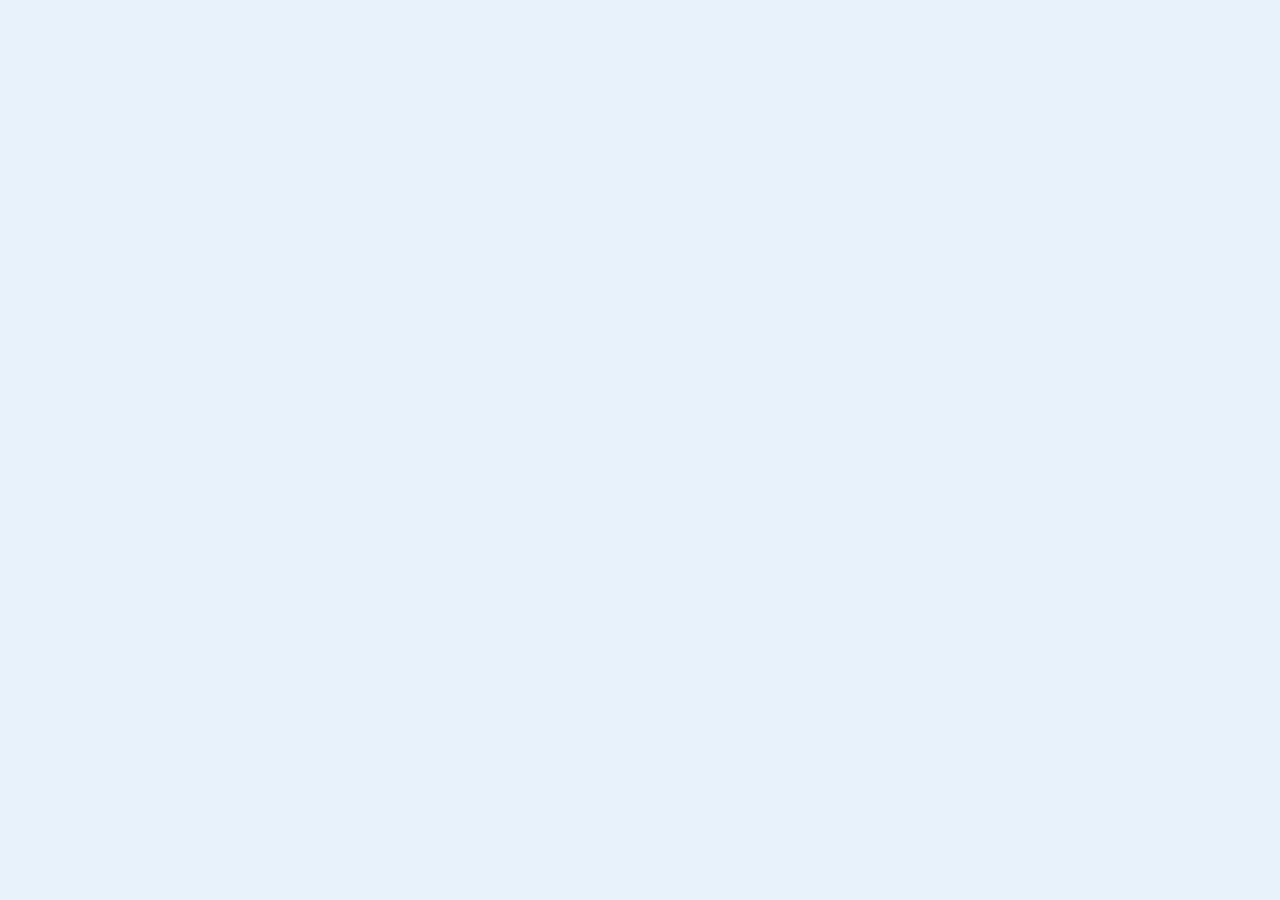
==== landing.html @ 82b4226a "feat: add Qlozet landing page with intro, dark mode, and Formspree waitlist" ====
<!DOCTYPE html>
<html lang="en">
<head>
  <meta charset="utf-8">
  <meta name="viewport" content="width=device-width,initial-scale=1,maximum-scale=1">
  <title>Qlozet — your Qlozet, only better</title>
  <link rel="stylesheet" href="landing.css">
</head>
<body>

<!-- background layers (sky → banding → dither → clouds → flare → grain → sparkles) -->
<div class="sky"></div>
<div class="banding"></div>
<div class="dither"></div>
<div class="clouds">
  <div class="cloud c1"></div>
  <div class="cloud c2"></div>
  <div class="cloud c3"></div>
  <div class="cloud c4"></div>
</div>
<div class="flare"></div>
<div class="grain"></div>
<div class="sparkles" id="sparkles"></div>

<!-- intro stage -->
<div class="stage" id="stage">
  <!-- swooping ribbon: stepped gradient + dot dither for low-bit-depth feel -->
  <div class="ribbon-wrap" id="ribbonWrap">
    <svg width="100%" height="100%" viewBox="0 0 1600 900" preserveAspectRatio="none" shape-rendering="crispEdges">
      <defs>
        <linearGradient id="ribbonGrad" x1="0" y1="0" x2="1" y2="0">
          <stop offset="0"    stop-color="#ffffff" stop-opacity="0"></stop>
          <stop offset="0.16" stop-color="#ffffff" stop-opacity="0"></stop>
          <stop offset="0.16" stop-color="#ffffff" stop-opacity="0.95"></stop>
          <stop offset="0.40" stop-color="#ffffff" stop-opacity="0.95"></stop>
          <stop offset="0.40" stop-color="#E8F2FB" stop-opacity="0.92"></stop>
          <stop offset="0.62" stop-color="#E8F2FB" stop-opacity="0.92"></stop>
          <stop offset="0.62" stop-color="#FFE7C2" stop-opacity="0.85"></stop>
          <stop offset="0.82" stop-color="#FFE7C2" stop-opacity="0.85"></stop>
          <stop offset="0.82" stop-color="#FFD7E0" stop-opacity="0.75"></stop>
          <stop offset="1"    stop-color="#FFD7E0" stop-opacity="0.6"></stop>
        </linearGradient>
        <pattern id="ribbonDots" x="0" y="0" width="8" height="8" patternUnits="userSpaceOnUse">
          <rect width="8" height="8" fill="rgba(255,255,255,0)"></rect>
          <rect x="0" y="0" width="2" height="2" fill="rgba(70,120,170,0.55)"></rect>
          <rect x="4" y="4" width="2" height="2" fill="rgba(70,120,170,0.55)"></rect>
          <rect x="6" y="2" width="1" height="1" fill="rgba(255,255,255,0.6)"></rect>
          <rect x="2" y="6" width="1" height="1" fill="rgba(255,255,255,0.6)"></rect>
        </pattern>
      </defs>
      <path class="ribbon-path"   d="M -80 220 C 240 40, 520 720, 820 340 S 1380 120, 1700 520"></path>
      <path class="ribbon-dither" d="M -80 220 C 240 40, 520 720, 820 340 S 1380 120, 1700 520"></path>
    </svg>
  </div>

  <!-- flying intro items — sized inline so JS can read offsetWidth/Height for
       the path-anchor math; sources match outfits/outfit_1 exactly so the
       intro and the initial flat-lay are visually identical -->
  <div class="item" id="item-shirt"  style="width:120px; height:120px; margin-left:-60px; margin-top:-60px;">
    <img src="outfits/outfit_1/shirt.png" alt="">
  </div>
  <div class="item" id="item-jeans"  style="width:105px; height:150px; margin-left:-52px; margin-top:-75px;">
    <img src="outfits/outfit_1/pants.png" alt="">
  </div>
  <div class="item" id="item-hat"    style="width:110px; height:72px;  margin-left:-55px; margin-top:-36px;">
    <img src="outfits/outfit_1/belt.png"  alt="">
  </div>
  <div class="item shoes" id="item-sneakers" style="width:156px; height:78px; margin-left:-78px; margin-top:-39px;">
    <img class="shoe-l" src="outfits/outfit_1/shoes.png" alt="">
    <img class="shoe-r" src="outfits/outfit_1/shoes.png" alt="">
  </div>

  <!-- flat-lay outfit. data-slot maps to keys in OUTFITS (shirt/pants/belt/shoes).
       DOM order = paint order, declared bottom→top: pants → shirt → shoes → hat. -->
  <div class="outfit" id="outfit">
    <div class="piece jeans">
      <div class="fly"><div class="bob"><div class="grow">
        <img class="photo" data-slot="pants" src="outfits/outfit_1/pants.png" alt="">
      </div></div></div>
    </div>
    <div class="piece shirt">
      <div class="fly"><div class="bob"><div class="grow">
        <img class="photo" data-slot="shirt" src="outfits/outfit_1/shirt.png" alt="">
      </div></div></div>
    </div>
    <!-- shoes piece holds the photo TWICE (one per foot); JS jitters rotations -->
    <div class="piece sneakers">
      <div class="fly"><div class="bob"><div class="grow">
        <img class="photo shoe-l" data-slot="shoes" src="outfits/outfit_1/shoes.png" alt="">
        <img class="photo shoe-r" data-slot="shoes" src="outfits/outfit_1/shoes.png" alt="">
      </div></div></div>
    </div>
    <div class="piece hat">
      <div class="fly"><div class="bob"><div class="grow">
        <img class="photo" data-slot="belt" src="outfits/outfit_1/belt.png" alt="">
      </div></div></div>
    </div>
  </div>
</div>

<!-- 8x8 tile grid that flips to reveal the landing page -->
<div class="tile-grid" id="tileGrid"></div>

<!-- final landing page (revealed after the tile flip) -->
<div class="page" id="page">
  <!-- Theme toggle: a single glyph that vertical-twists (squeeze in tall,
       swap, squeeze back out) when clicked. Driven entirely by JS in
       landing.js, no faux 3D, no flip seams. -->
  <button id="themeToggle" class="top-left theme-toggle" type="button" aria-label="toggle dark mode" aria-pressed="false">
    <span class="theme-glyph" aria-hidden="true">☼</span>
    Qlozet
  </button>
  <a href="#" class="top-right" id="login">log in</a>

  <div class="headline">
    your Qlozet,<span class="two"><em class="it">only better</em>.</span>
  </div>

  <div class="subtitle">a digital wardrobe for your dorm. share fits. swap pieces. get dressed.</div>

  <!-- Formspree handles delivery. method/action also act as a graceful no-JS
       fallback; landing.js intercepts submit and POSTs via fetch with an
       Accept: application/json header so Formspree returns JSON instead of
       redirecting, keeping the user on this page. -->
  <form class="capture" id="capture" action="https://formspree.io/f/xeevpobb" method="POST" novalidate>
    <input id="email" name="email" type="email" placeholder="you@school.edu" autocomplete="email" required>
    <button type="submit" class="join micro-host" id="join">
      <span class="join-label">join the waitlist</span>
      <span class="micro" aria-hidden="true"></span>
    </button>
  </form>

  <div class="bottom-left">
    <span class="label">now at:</span>
    <div class="marquee">
      <!-- track is populated and duplicated by JS for a seamless loop -->
      <div class="marquee-track" id="marquee"></div>
    </div>
  </div>
  <div class="bottom-right">
    <span class="blink"></span>
    <span id="ts"></span>
    <span>v0.1 · spring ’26</span>
  </div>
</div>

<script src="landing.js"></script>
</body>
</html>
---- landing.css ----
/* ===== reset / base ===== */
* { box-sizing: border-box; margin: 0; padding: 0; }

/* Theme tokens. Light is the default; body.dark swaps the same vars to a
   nighttime palette so all transitions are interpolations of single property
   values rather than wholesale style swaps. */
:root {
  --sky-1: #C5DFF5;
  --sky-2: #D8E9F7;
  --sky-3: #E8F2FB;
  --sky-4: #F3F7FC;
  --ink:        #000;        /* primary foreground (text, accents) */
  --ink-soft:   #222;        /* slightly muted text (footer) */
  --paper:      #fff;        /* primary background (capture box) */
  --join-back:  #1a1a1a;     /* low-contrast back face on join micro-flip */
  --flare-op:   1;
  --cloud-core: rgba(255,255,255,0.95);
  --cloud-edge: rgba(255,255,255,0.5);
  --cloud-op:   0.85;
}
body.dark {
  --sky-1: #060d24;
  --sky-2: #0c1638;
  --sky-3: #182b5e;
  --sky-4: #25407a;
  --ink:        #fff;
  --ink-soft:   #c7d2e0;
  --paper:      #0a1230;
  --join-back:  #e6e6e6;
  --flare-op:   0.35;        /* moonlit, not solar */
  /* Clouds tinted just barely above the night sky — present as silhouettes,
     not glowing white smears. */
  --cloud-core: rgba(70, 95, 160, 0.32);
  --cloud-edge: rgba(70, 95, 160, 0.14);
  --cloud-op:   0.7;
}
/* Theme transitions live on the elements themselves, so toggling body.dark
   smoothly interpolates each themed property over ~700ms. */
:root, body { transition: background-color 700ms ease, color 700ms ease; }

html, body { width: 100%; height: 100%; overflow: hidden; background: var(--sky-1); }
body {
  font-family: Arial, sans-serif;
  color: var(--ink);
  -webkit-font-smoothing: antialiased;
  -moz-osx-font-smoothing: grayscale;
  position: relative;
  letter-spacing: -0.01em;
}
button, input { font-family: Arial, sans-serif; }

/* Honor reduced-motion: kill animations, kill hover transforms (keep filters
   off too so nothing implicitly composites a movement). */
@media (prefers-reduced-motion: reduce) {
  *, *::before, *::after {
    animation-duration: 0.01ms !important;
    animation-iteration-count: 1 !important;
    transition-duration: 0.01ms !important;
    scroll-behavior: auto !important;
  }
  .outfit .piece:hover .grow,
  .outfit .piece:hover { transform: none !important; filter: none !important; }
  .micro-host:hover .mtile { transform: none !important; }
}

/* ===== sky / background stack ===== */
.sky {
  position: fixed; inset: 0;
  background: linear-gradient(to bottom, var(--sky-1) 0%, var(--sky-2) 45%, var(--sky-3) 85%, var(--sky-4) 100%);
  z-index: 0;
  /* gradient interpolation works because both themes use the same number of
     stops in the same positions */
  transition: background 800ms ease;
}
.dither {
  position: fixed; inset: 0;
  background-image:
    radial-gradient(rgba(255,255,255,0.55) 1px, transparent 1px),
    radial-gradient(rgba(70,120,170,0.18) 1px, transparent 1px);
  background-size: 3px 3px, 4px 4px;
  background-position: 0 0, 1px 2px;
  mix-blend-mode: overlay;
  opacity: 0.55;
  z-index: 1;
  pointer-events: none;
}
.grain {
  position: fixed; inset: 0;
  z-index: 2;
  pointer-events: none;
  opacity: 0.35;
  background-image: url("data:image/svg+xml;utf8,<svg xmlns='http://www.w3.org/2000/svg' width='160' height='160'><filter id='n'><feTurbulence type='fractalNoise' baseFrequency='0.9' numOctaves='2' stitchTiles='stitch'/><feColorMatrix values='0 0 0 0 1  0 0 0 0 1  0 0 0 0 1  0 0 0 0.5 0'/></filter><rect width='100%' height='100%' filter='url(%23n)' opacity='0.6'/></svg>");
}
/* horizontal banding — recalls 256-color CRTs */
.banding {
  position: fixed; inset: 0;
  z-index: 2;
  pointer-events: none;
  opacity: 0.22;
  background: repeating-linear-gradient(
    to bottom,
    rgba(255,255,255,0) 0px,
    rgba(255,255,255,0) 6px,
    rgba(180,210,235,0.35) 7px,
    rgba(180,210,235,0.35) 8px
  );
  mix-blend-mode: soft-light;
}

/* ===== clouds ===== */
.clouds { position: fixed; inset: 0; z-index: 3; pointer-events: none; overflow: hidden; }
.cloud {
  position: absolute;
  border-radius: 50%;
  /* Cloud color is themed: bright white in daytime, a soft tint just barely
     above the night sky in dark mode so the silhouettes register without
     glowing. */
  background: radial-gradient(closest-side, var(--cloud-core), var(--cloud-edge) 55%, rgba(255,255,255,0) 80%);
  filter: blur(6px);
  opacity: var(--cloud-op);
  transition: background 800ms ease, opacity 800ms ease;
  will-change: transform;
}
.c1 { width: 420px; height: 180px; top: 8%;  left: -25%; animation: drift 120s linear infinite; }
.c2 { width: 600px; height: 240px; top: 28%; left: -40%; animation: drift 180s linear infinite; animation-delay: -40s; opacity: 0.6; }
.c3 { width: 320px; height: 140px; top: 62%; left: -30%; animation: drift 150s linear infinite; animation-delay: -80s; opacity: 0.7; }
.c4 { width: 500px; height: 200px; top: 78%; left: -35%; animation: drift 200s linear infinite; animation-delay: -120s; opacity: 0.55; }
@keyframes drift {
  from { transform: translateX(0); }
  to   { transform: translateX(180vw); }
}

.flare {
  position: fixed;
  top: -120px; right: -120px;
  width: 540px; height: 540px;
  background: radial-gradient(closest-side, rgba(255,255,240,0.85), rgba(255,255,220,0.3) 45%, rgba(255,255,220,0) 70%);
  z-index: 3;
  pointer-events: none;
  filter: blur(2px);
  opacity: var(--flare-op);
  transition: opacity 800ms ease;
}

/* ===== sparkles ===== */
.sparkles { position: fixed; inset: 0; z-index: 4; pointer-events: none; }
.spark {
  position: absolute;
  width: 6px; height: 6px;
  background: radial-gradient(closest-side, #fff 0%, #fff 35%, rgba(255,255,255,0) 70%);
  border-radius: 50%;
  filter: drop-shadow(0 0 4px rgba(255,255,255,0.9));
  opacity: 0;
}
@keyframes twinkle {
  0%   { opacity: 0; transform: translate(0,0) scale(0.6); }
  50%  { opacity: 1; transform: translate(var(--dx,6px), var(--dy,-8px)) scale(1.1); }
  100% { opacity: 0; transform: translate(calc(var(--dx,6px)*2), calc(var(--dy,-8px)*2)) scale(0.6); }
}

/* ===== intro stage ===== */
.stage { position: fixed; inset: 0; z-index: 10; }

/* the swooping ribbon — stepped gradient + dot dither give a low-bit-depth feel */
.ribbon-wrap {
  position: absolute; inset: 0;
  pointer-events: none;
  opacity: 0;
}
.ribbon-wrap.active { animation: ribbonFade 2s ease forwards; }
@keyframes ribbonFade {
  0%   { opacity: 0; }
  10%  { opacity: 1; }
  85%  { opacity: 1; }
  100% { opacity: 0; }
}
.ribbon-path {
  stroke: url(#ribbonGrad);
  stroke-width: 28;
  fill: none;
  stroke-linecap: butt;
  stroke-linejoin: miter;
  /* No blur — keeps the stepped gradient bands crisp; one shadow for bloom only. */
  filter: drop-shadow(0 0 14px rgba(255,255,255,0.85));
  stroke-dasharray: 2600;
  stroke-dashoffset: 2600;
  shape-rendering: crispEdges;
}
.ribbon-dither {
  stroke: url(#ribbonDots);
  stroke-width: 26;
  fill: none;
  stroke-linecap: butt;
  mix-blend-mode: multiply;
  opacity: 0.9;
  stroke-dasharray: 2600;
  stroke-dashoffset: 2600;
  shape-rendering: crispEdges;
  pointer-events: none;
}
.ribbon-wrap.active .ribbon-path,
.ribbon-wrap.active .ribbon-dither {
  animation: ribbonDraw 1.8s cubic-bezier(.55,.1,.25,1) forwards;
}
@keyframes ribbonDraw {
  0%   { stroke-dashoffset: 2600; }
  100% { stroke-dashoffset: 0; }
}

/* ===== flying intro items ===== */
.item {
  position: absolute;
  left: 50%; top: 50%;
  will-change: transform, opacity;
  opacity: 0;
  transform-style: preserve-3d;
  filter: drop-shadow(0 12px 18px rgba(40,70,110,0.18));
  pointer-events: none;
}
.item > img { width: 100%; height: 100%; display: block; object-fit: contain; }
.item.shoes { display: flex; gap: 6px; align-items: center; justify-content: center; }
.item.shoes > img {
  width: 50%; height: 100%;
  object-fit: contain;
  transform-origin: 50% 70%;
  will-change: transform;
}

/* ===== flat-lay outfit (after intro) =====
   DOM order = paint order. Children declared bottom→top: pants → shirt → shoes → hat. */
.outfit {
  position: absolute;
  left: 50%; top: 50%;
  width: 360px; height: 420px;
  transform: translate(-50%, -50%);
  opacity: 0;
  pointer-events: none;
  /* gives the Flipbook choreography real Y-axis depth */
  perspective: 900px;
  perspective-origin: 50% 50%;
}
.outfit.show { opacity: 1; }
.outfit .piece {
  position: absolute;
  pointer-events: auto;
  filter: drop-shadow(0 10px 22px rgba(40,70,110,0.18));
  transition: filter 140ms cubic-bezier(0.4, 0.0, 1, 1);
}
.outfit .piece:hover {
  filter: drop-shadow(0 14px 22px rgba(40,70,110,0.28));
  transition: filter 180ms cubic-bezier(0.4, 0.0, 0.2, 1);
}
/* Layer order matters: .fly is the WAAPI cycling target; .bob runs an
   independent infinite bob; .grow is the hover-scale layer. They stack so
   each transform composes without clobbering the others. */
.outfit .piece .fly  { width: 100%; height: 100%; will-change: transform, opacity; }
.outfit .piece .bob  { width: 100%; height: 100%; will-change: transform; animation: bob 3.2s ease-in-out infinite; }
.outfit .piece .grow {
  width: 100%; height: 100%;
  transform: scale(1);
  transform-origin: 50% 60%;
  transition: transform 140ms cubic-bezier(0.4, 0.0, 1, 1),
              filter    140ms cubic-bezier(0.4, 0.0, 1, 1);
  cursor: pointer;
}
.outfit .piece .grow img.photo {
  width: 100%; height: 100%; display: block;
  object-fit: contain;
  transition: opacity 320ms ease;
}
/* sneakers piece holds two shoe photos side by side */
.outfit .piece.sneakers .grow {
  display: flex;
  align-items: center;
  justify-content: center;
  gap: 12px;
}
.outfit .piece.sneakers .grow img.photo {
  width: auto;
  height: 100%;
  max-width: calc(50% - 6px);
  object-fit: contain;
  transform-origin: 50% 70%;
  will-change: transform;
}
.outfit .piece, .outfit .piece * { pointer-events: auto; }
.outfit .piece:hover .grow {
  transform: scale(1.03);
  filter: brightness(1.04);
  transition: transform 180ms cubic-bezier(0.4, 0.0, 0.2, 1),
              filter    180ms cubic-bezier(0.4, 0.0, 0.2, 1);
}
@keyframes bob {
  0%, 100% { transform: translateY(0); }
  50%      { transform: translateY(-8px); }
}

.piece.shirt    { top: 20px;  left: 50%; width: 220px; height: 200px; margin-left: -110px; }
.piece.jeans    { top: 175px; left: 50%; width: 180px; height: 220px; margin-left: -90px; }
.piece.sneakers { top: 355px; left: 50%; width: 200px; height: 70px;  margin-left: -78px; }
.piece.hat      { top: 85px;  right: 20px; width: 60px;  height: 45px; transform: rotate(12deg); }
/* per-piece bob phase offset so they don't all rise/fall in lockstep */
.piece.shirt    .bob { animation-duration: 3.4s; animation-delay: -0.2s; }
.piece.jeans    .bob { animation-duration: 3.2s; animation-delay: -0.6s; }
.piece.sneakers .bob { animation-duration: 4.0s; animation-delay: -1.8s; }
.piece.hat      .bob { animation-duration: 2.9s; animation-delay: -0.4s; }

/* ===== tile flip reveal ===== */
.tile-grid {
  position: fixed; inset: 0;
  z-index: 20;
  pointer-events: none;
  opacity: 0;
  transition: opacity 500ms ease;
  /* matches landing-page sky so any seam between tiles is invisible */
  background: #E8F2FB;
}
.tile-grid.active { opacity: 1; }
.tile {
  position: absolute;
  transform-style: preserve-3d;
  transform: rotateY(0deg);
  will-change: transform;
}
.tile.flipping { animation: tileFlip 650ms cubic-bezier(.6,.0,.3,1) forwards; }
/* applied right before the grid fades out so nothing can be caught mid-rotation */
.tile.force-flipped { transform: rotateY(180deg) !important; animation: none !important; }
@keyframes tileFlip {
  0%   { transform: rotateY(0deg); }
  100% { transform: rotateY(180deg); }
}
.tile .face { position: absolute; inset: 0; backface-visibility: hidden; -webkit-backface-visibility: hidden; }
.tile .front { background: transparent; }
.tile .back {
  transform: rotateY(180deg);
  background-size: 100vw 100vh;
  background-repeat: no-repeat;
  background-color: #E8F2FB;
}

/* ===== final landing page ===== */
.page {
  position: fixed; inset: 0;
  z-index: 15;
  opacity: 0;
  pointer-events: none;
}
.page.show { opacity: 1; }
.page.show > * { pointer-events: auto; }

.top-left {
  position: absolute; top: 28px; left: 34px;
  font-weight: 700;
  font-size: 15px;
  letter-spacing: -0.04em;
  color: var(--ink);
  transition: color 700ms ease;
}

/* ===== theme toggle (top-left) =====
   The icon does a vertical twist on click (driven by WAAPI in landing.js):
   it squeezes horizontally to a thin sliver and grows slightly taller, the
   glyph swaps to the moon, then it expands back out. No 3D, no faux flip. */
.theme-toggle {
  background: none;
  border: 0;
  padding: 0;
  font: inherit;
  color: inherit;
  cursor: pointer;
  display: inline-flex;
  align-items: center;
  gap: 8px;
  letter-spacing: -0.04em;
}
.theme-glyph {
  display: inline-block;
  width: 14px;
  text-align: center;
  font-size: 14px;
  line-height: 1;
  vertical-align: middle;
  transform-origin: center center;
  color: var(--ink);
  transition: color 700ms ease;
  /* Avoid sub-pixel anti-alias shimmer when scaleX gets very small. */
  will-change: transform;
}

.top-right {
  position: absolute !important; top: 30px; right: 34px;
  font-size: 12px;
  text-decoration: underline;
  text-decoration-thickness: 1px;
  text-underline-offset: 3px;
  color: var(--ink);
  transition: text-decoration-thickness 140ms cubic-bezier(0.4, 0.0, 1, 1),
              color 700ms ease;
}
.top-right:hover {
  text-decoration-thickness: 2px;
  transition: text-decoration-thickness 180ms cubic-bezier(0.4, 0.0, 0.2, 1),
              color 700ms ease;
}

.headline {
  position: absolute;
  left: 0; right: 0;
  top: 9vh;
  text-align: center;
  font-weight: 700;
  font-size: clamp(44px, 8.2vw, 108px);
  line-height: 0.92;
  letter-spacing: -0.055em;
  color: var(--ink);
  transition: color 700ms ease;
}
.headline .it { font-style: italic; font-weight: 700; }
.headline .two { display: block; }

.subtitle {
  position: absolute;
  left: 0; right: 0;
  bottom: calc(26vh - 40px);
  text-align: center;
  font-size: 14px;
  letter-spacing: 0.02em;
}

.capture {
  position: absolute;
  left: 50%; bottom: calc(17vh - 40px);
  transform: translateX(-50%);
  display: flex;
  gap: 6px;
  background: var(--paper);
  border: 1px solid var(--ink);
  padding: 4px;
  transition: background-color 700ms ease, border-color 700ms ease;
}
.capture input {
  border: 0; outline: 0;
  padding: 10px 14px;
  width: 260px;
  font-size: 13px;
  background: transparent;
  /* color isn't naturally inherited by <input> for typed text on every
     browser; -webkit-text-fill-color covers Safari/Chrome's autofill paths
     too, so dark mode flips the user's typed characters along with the rest. */
  color: var(--ink);
  -webkit-text-fill-color: var(--ink);
  caret-color: var(--ink);
  transition: color 700ms ease, -webkit-text-fill-color 700ms ease, caret-color 700ms ease;
}
.capture input::placeholder { color: #7a7a7a; }
/* Status replaces the form contents on success/error; sized to match the
   form's natural height so the layout doesn't jump. */
.capture-status {
  width: 100%;
  padding: 10px 22px;
  font-size: 13px;
  font-weight: 700;
  letter-spacing: 0.02em;
  text-align: center;
  color: var(--ink);
  transition: color 700ms ease;
}
.capture-status--err { font-weight: 400; }
.join {
  position: relative;
  border: 0;
  background: var(--ink);
  color: var(--paper);
  padding: 10px 22px;
  font-size: 13px;
  font-weight: 700;
  cursor: pointer;
  overflow: hidden;
  letter-spacing: 0.02em;
  transition: background-color 700ms ease, color 700ms ease;
}

.bottom-left {
  position: absolute;
  left: 0; right: 55%;
  bottom: 22px;
  overflow: hidden;
  display: flex;
  align-items: center;
  gap: 10px;
  font-size: 11px;
  padding-left: 34px;
}
.bottom-left .label { white-space: nowrap; font-weight: 700; }
.marquee {
  overflow: hidden;
  flex: 1;
  mask-image: linear-gradient(to right, transparent 0, #000 30px, #000 calc(100% - 30px), transparent 100%);
  -webkit-mask-image: linear-gradient(to right, transparent 0, #000 30px, #000 calc(100% - 30px), transparent 100%);
}
.marquee-track {
  display: inline-flex;
  gap: 28px;
  white-space: nowrap;
  animation: scroll 38s linear infinite;
  font-size: 11px;
}
.marquee-track span { opacity: 0.85; }
.marquee-track .bullet { opacity: 0.4; }
@keyframes scroll {
  from { transform: translateX(0); }
  to   { transform: translateX(-50%); }
}

.bottom-right {
  position: absolute;
  right: 34px; bottom: 22px;
  font-size: 10px;
  color: var(--ink-soft);
  display: flex;
  gap: 14px;
  align-items: center;
  transition: color 700ms ease;
}
.bottom-right .blink {
  display: inline-block;
  width: 6px; height: 6px;
  background: var(--ink);
  border-radius: 50%;
  animation: blink 2s infinite;
  transition: background-color 700ms ease;
}
@keyframes blink { 0%,70%{opacity:1} 80%{opacity:.15} 100%{opacity:1} }

/* micro 2x1 tile-flip on the join button — low-contrast acknowledgement, ~200ms */
.micro-host { position: relative; isolation: isolate; }
.micro-host .micro {
  position: absolute; inset: 0;
  display: grid;
  grid-template-columns: repeat(2, 1fr);
  grid-template-rows: 1fr;
  pointer-events: none;
  z-index: 2;
}
.micro .mtile {
  position: relative;
  transform-style: preserve-3d;
  transition: transform 160ms cubic-bezier(0.4, 0.0, 1, 1);
}
.micro .mtile .mf { position: absolute; inset: 0; backface-visibility: hidden; -webkit-backface-visibility: hidden; }
.micro .mtile .mb {
  transform: rotateY(180deg);
  background: var(--join-back);
  box-shadow: inset 0 0 0 1px rgba(255,255,255,0.08);
  transition: background-color 700ms ease;
}
.micro-host:hover .mtile,
.micro-host:focus-within .mtile {
  transform: rotateY(180deg);
  transition: transform 180ms cubic-bezier(0.4, 0.0, 0.2, 1);
}

/* ===== mobile ===== */
@media (max-width: 700px) {
  .headline { top: 7vh; font-size: 13vw; letter-spacing: -0.05em; }
  .outfit { width: 72vw; height: 80vw; }
  .piece.shirt { width: 42vw; height: 40vw; margin-left: -21vw; }
  .piece.jeans { width: 35vw; height: 42vw; margin-left: -17.5vw; top: 34vw; }
  .piece.sneakers { width: 30vw; height: 10.8vw; margin-left: -15vw; top: 64vw; }
  .piece.hat { width: 12vw; height: 9vw; right: -2vw; top: 14vw; }
  .subtitle { bottom: calc(30vh - 40px); font-size: 12px; padding: 0 20px; }
  .capture { bottom: calc(19vh - 40px); width: min(90vw, 360px); }
  .capture input { width: 100%; font-size: 12px; padding: 9px 10px; }
  .join { padding: 9px 16px; font-size: 12px; }
  .bottom-left { right: 0; padding: 0 16px; bottom: 40px; }
  .bottom-right { right: 16px; bottom: 18px; }
  .top-left { left: 16px; top: 18px; }
  .top-right { right: 16px; top: 20px; }
}
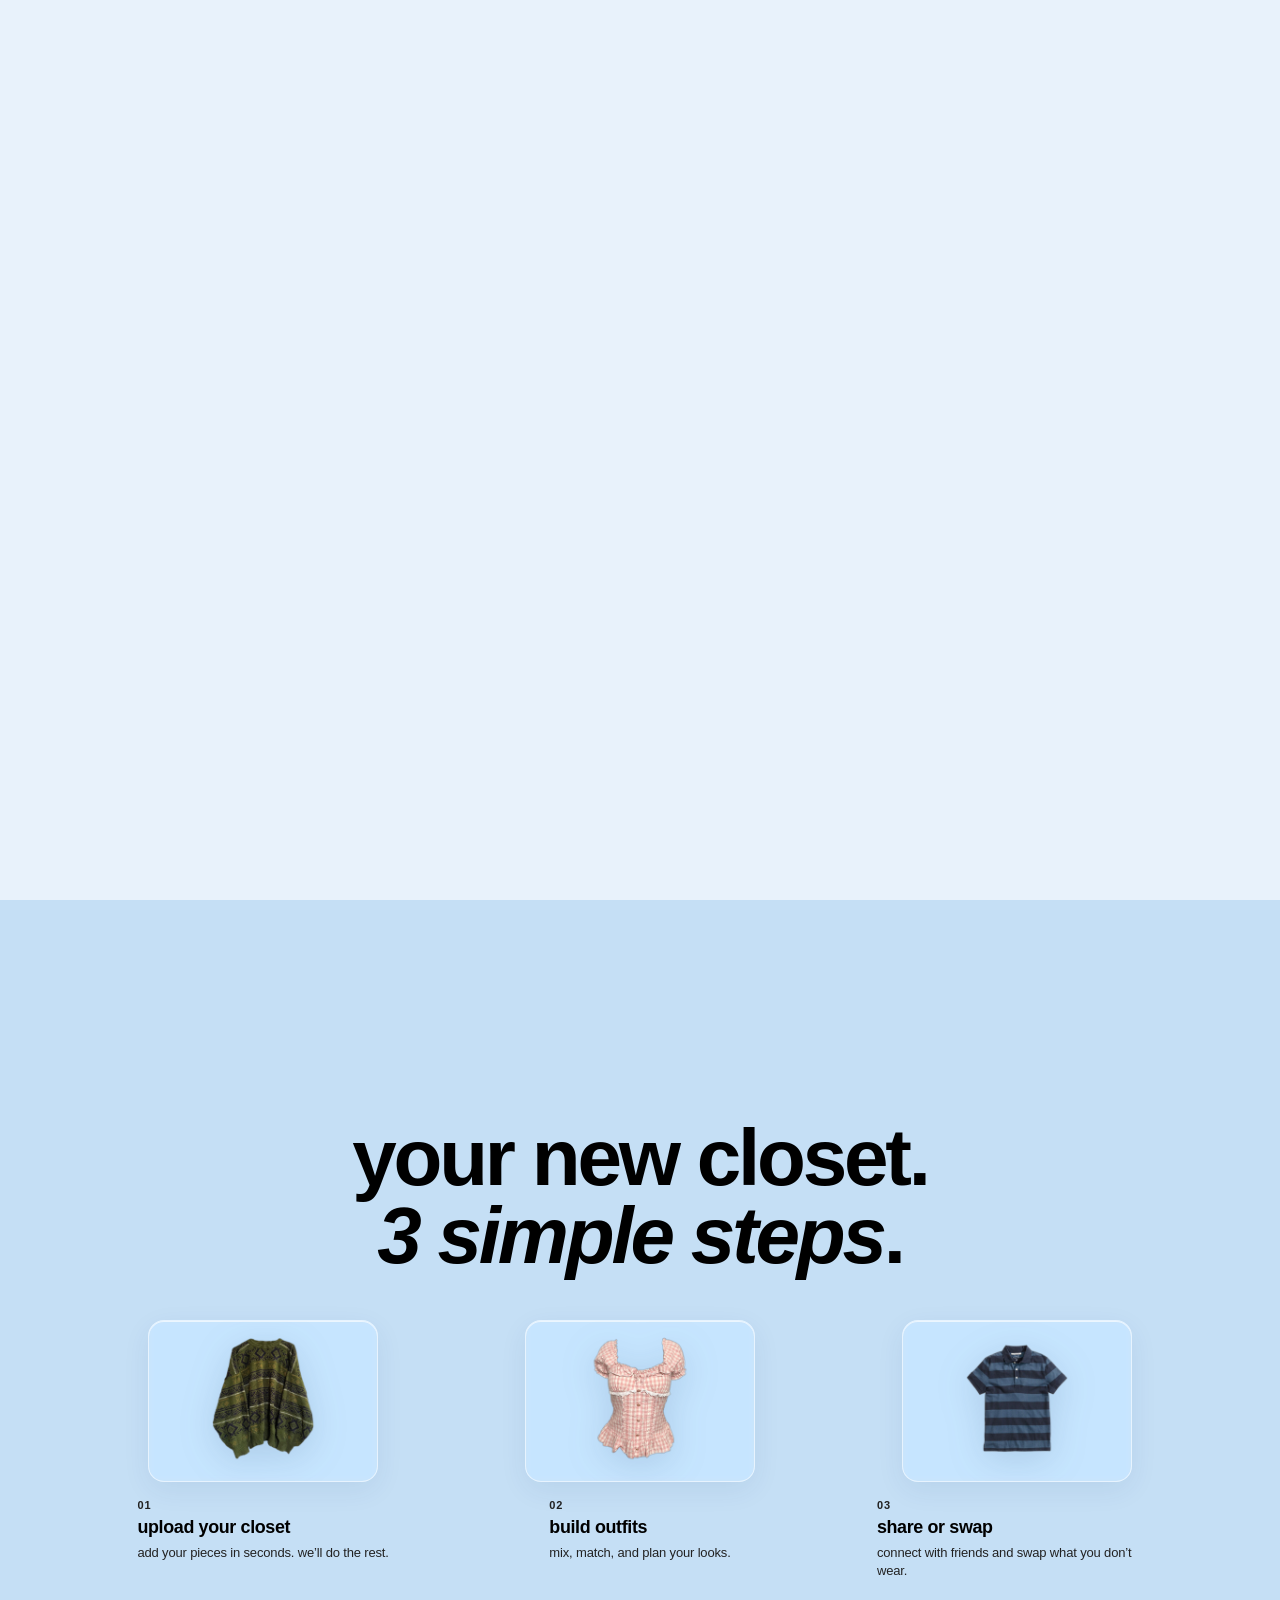
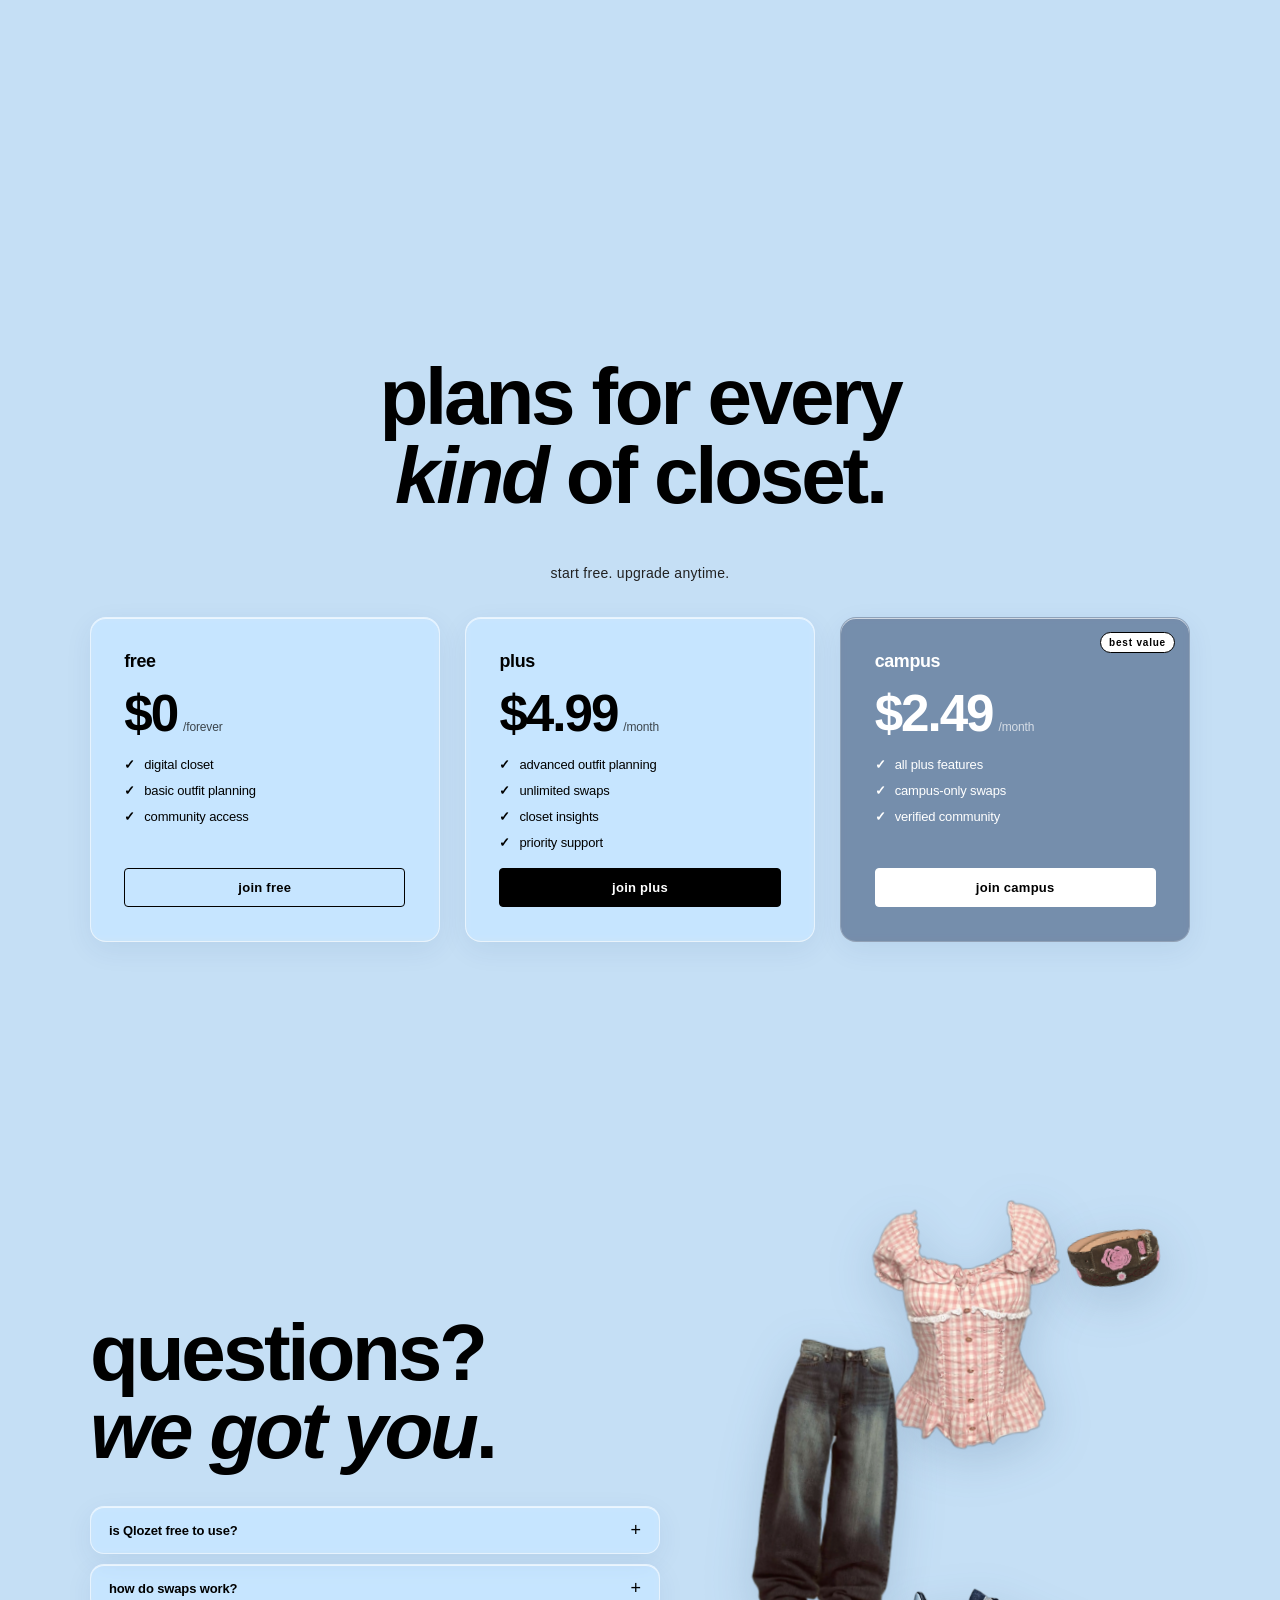
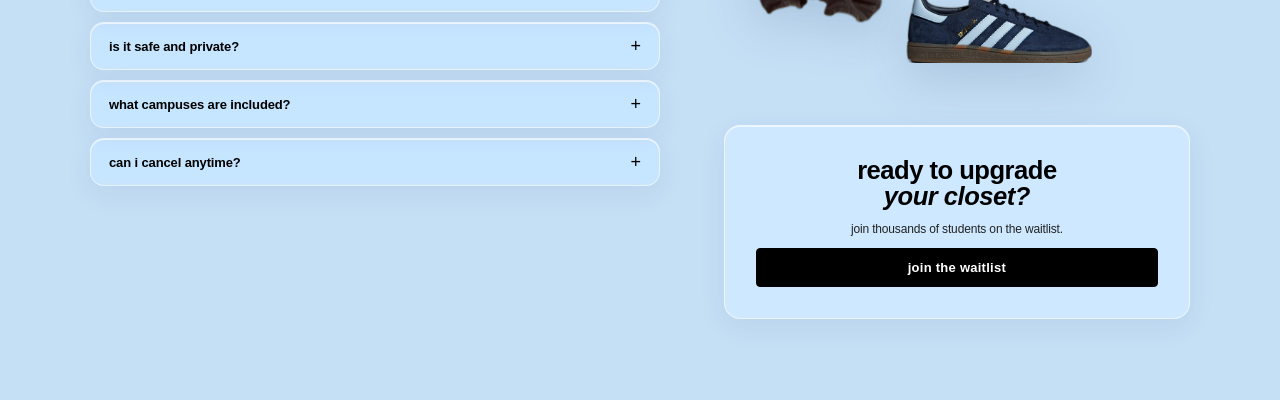
==== commit e832f61f: "feat(landing): add onboarding, pricing, and faq sections with sticky header Extends the single-scree" ====
--- a/landing.html
+++ b/landing.html
@@ -1,8 +1,8 @@
 <!DOCTYPE html>
 <html lang="en">
 <head>
-  <meta charset="utf-8">
-  <meta name="viewport" content="width=device-width,initial-scale=1,maximum-scale=1">
+<meta charset="utf-8">
+<meta name="viewport" content="width=device-width,initial-scale=1,maximum-scale=1">
   <title>Qlozet — your Qlozet, only better</title>
   <link rel="stylesheet" href="landing.css">
 </head>
@@ -70,6 +70,29 @@
     <img class="shoe-r" src="outfits/outfit_1/shoes.png" alt="">
   </div>
 
+  <!-- The flat-lay outfit lives inside .page (below) so it scrolls away with
+       section 1 instead of staying pinned over the rest of the document. -->
+  </div>
+
+<!-- 8x8 tile grid that flips to reveal the landing page -->
+<div class="tile-grid" id="tileGrid"></div>
+
+<!-- Sticky site header — visible across every section. Lives outside .page so
+     it stays fixed regardless of scroll. Revealed at the same moment as the
+     landing page in landing.js. -->
+<header class="site-header" id="siteHeader">
+  <!-- Theme toggle: a single glyph that vertical-twists (squeeze in tall,
+       swap, squeeze back out) when clicked. Driven entirely by landing.js. -->
+  <button id="themeToggle" class="theme-toggle" type="button" aria-label="toggle dark mode" aria-pressed="false">
+    <span class="theme-glyph" aria-hidden="true">☼</span>
+    Qlozet
+  </button>
+  <a href="#" class="header-link" id="login">log in</a>
+</header>
+
+<!-- final landing page (revealed after the tile flip). Now in normal flow as
+     the first scroll-snap section; subsequent sections follow below. -->
+<section class="page snap-section" id="page">
   <!-- flat-lay outfit. data-slot maps to keys in OUTFITS (shirt/pants/belt/shoes).
        DOM order = paint order, declared bottom→top: pants → shirt → shoes → hat. -->
   <div class="outfit" id="outfit">
@@ -96,21 +119,6 @@
       </div></div></div>
     </div>
   </div>
-</div>
-
-<!-- 8x8 tile grid that flips to reveal the landing page -->
-<div class="tile-grid" id="tileGrid"></div>
-
-<!-- final landing page (revealed after the tile flip) -->
-<div class="page" id="page">
-  <!-- Theme toggle: a single glyph that vertical-twists (squeeze in tall,
-       swap, squeeze back out) when clicked. Driven entirely by JS in
-       landing.js, no faux 3D, no flip seams. -->
-  <button id="themeToggle" class="top-left theme-toggle" type="button" aria-label="toggle dark mode" aria-pressed="false">
-    <span class="theme-glyph" aria-hidden="true">☼</span>
-    Qlozet
-  </button>
-  <a href="#" class="top-right" id="login">log in</a>
 
   <div class="headline">
     your Qlozet,<span class="two"><em class="it">only better</em>.</span>
@@ -142,7 +150,142 @@
     <span id="ts"></span>
     <span>v0.1 · spring ’26</span>
   </div>
+</section>
+
+<!-- ===== Section 2 — Onboarding ===== -->
+<section class="snap-section section" id="onboarding" aria-labelledby="onboarding-title">
+  <div class="section-inner">
+    <h2 class="section-headline" id="onboarding-title">
+      your new closet.<span class="two"><em class="it">3 simple steps</em>.</span>
+    </h2>
+    <ol class="step-grid" role="list">
+      <li class="step-card">
+        <div class="step-art">
+          <img src="outfits/outfit_1/shirt.png" alt="">
+        </div>
+        <div class="step-text">
+          <div class="step-num">01</div>
+          <h3 class="step-title">upload your closet</h3>
+          <p class="step-copy">add your pieces in seconds. we’ll do the rest.</p>
+        </div>
+      </li>
+      <li class="step-card">
+        <div class="step-art">
+          <img src="outfits/outfit_2/shirt.png" alt="">
+        </div>
+        <div class="step-text">
+          <div class="step-num">02</div>
+          <h3 class="step-title">build outfits</h3>
+          <p class="step-copy">mix, match, and plan your looks.</p>
+        </div>
+      </li>
+      <li class="step-card">
+        <div class="step-art">
+          <img src="outfits/outfit_3/shirt.png" alt="">
+        </div>
+        <div class="step-text">
+          <div class="step-num">03</div>
+          <h3 class="step-title">share or swap</h3>
+          <p class="step-copy">connect with friends and swap what you don’t wear.</p>
+        </div>
+      </li>
+    </ol>
 </div>
+</section>
+
+<!-- ===== Section 3 — Pricing ===== -->
+<section class="snap-section section" id="pricing" aria-labelledby="pricing-title">
+  <div class="section-inner">
+    <h2 class="section-headline" id="pricing-title">
+      plans for every<span class="two"><em class="it">kind</em> of closet.</span>
+    </h2>
+    <p class="section-subtitle">start free. upgrade anytime.</p>
+    <div class="plan-grid">
+      <article class="plan-card">
+        <h3 class="plan-name">free</h3>
+        <div class="plan-price"><span class="amount">$0</span><span class="cadence">/forever</span></div>
+        <ul class="plan-feats" role="list">
+          <li>digital closet</li>
+          <li>basic outfit planning</li>
+          <li>community access</li>
+        </ul>
+        <button type="button" class="plan-cta plan-cta--ghost" data-plan="free">join free</button>
+      </article>
+      <article class="plan-card">
+        <h3 class="plan-name">plus</h3>
+        <div class="plan-price"><span class="amount">$4.99</span><span class="cadence">/month</span></div>
+        <ul class="plan-feats" role="list">
+          <li>advanced outfit planning</li>
+          <li>unlimited swaps</li>
+          <li>closet insights</li>
+          <li>priority support</li>
+        </ul>
+        <button type="button" class="plan-cta" data-plan="plus">join plus</button>
+      </article>
+      <article class="plan-card plan-card--featured">
+        <span class="plan-pill">best value</span>
+        <h3 class="plan-name">campus</h3>
+        <div class="plan-price"><span class="amount">$2.49</span><span class="cadence">/month</span></div>
+        <ul class="plan-feats" role="list">
+          <li>all plus features</li>
+          <li>campus-only swaps</li>
+          <li>verified community</li>
+        </ul>
+        <button type="button" class="plan-cta" data-plan="campus">join campus</button>
+      </article>
+    </div>
+  </div>
+</section>
+
+<!-- ===== Section 4 — FAQ + final CTA ===== -->
+<section class="snap-section section" id="faq" aria-labelledby="faq-title">
+  <div class="section-inner faq-inner">
+    <div class="faq-col">
+      <h2 class="section-headline" id="faq-title">
+        questions?<span class="two"><em class="it">we got you</em>.</span>
+      </h2>
+      <!-- Each <details> body is wrapped in .faq-body / .faq-body-inner so the
+           CSS grid-template-rows trick can smoothly animate height between
+           collapsed (0fr) and expanded (1fr). The UA stylesheet's display:none
+           on closed details is overridden in CSS so the body stays in flow. -->
+      <div class="faq-list">
+        <details class="faq-item">
+          <summary>is Qlozet free to use?</summary>
+          <div class="faq-body"><div class="faq-body-inner"><p>yes — the free plan covers your digital closet, basic planning, and community access forever.</p></div></div>
+        </details>
+        <details class="faq-item">
+          <summary>how do swaps work?</summary>
+          <div class="faq-body"><div class="faq-body-inner"><p>list pieces you’re open to swapping, browse what your campus has, and arrange a meet-up in-app.</p></div></div>
+        </details>
+        <details class="faq-item">
+          <summary>is it safe and private?</summary>
+          <div class="faq-body"><div class="faq-body-inner"><p>your closet is private by default. you choose what’s public, what’s for friends, and what’s swappable.</p></div></div>
+        </details>
+        <details class="faq-item">
+          <summary>what campuses are included?</summary>
+          <div class="faq-body"><div class="faq-body-inner"><p>we’re launching at usc, ucla, stanford, brown, risd, and yale this spring. more rolling out monthly.</p></div></div>
+        </details>
+        <details class="faq-item">
+          <summary>can i cancel anytime?</summary>
+          <div class="faq-body"><div class="faq-body-inner"><p>yes. cancel from settings — your closet stays, only the paid features stop.</p></div></div>
+        </details>
+      </div>
+    </div>
+    <aside class="faq-aside">
+      <div class="faq-flatlay">
+        <img class="fl fl-shirt" src="outfits/outfit_2/shirt.png" alt="">
+        <img class="fl fl-pants" src="outfits/outfit_2/pants.png" alt="">
+        <img class="fl fl-shoes" src="outfits/outfit_2/shoes.png" alt="">
+        <img class="fl fl-belt"  src="outfits/outfit_2/belt.png"  alt="">
+      </div>
+      <div class="cta-card">
+        <h3 class="cta-title">ready to upgrade<br><em class="it">your closet?</em></h3>
+        <p class="cta-sub">join thousands of students on the waitlist.</p>
+        <button type="button" class="cta-btn faq-cta">join the waitlist</button>
+      </div>
+    </aside>
+  </div>
+</section>
 
 <script src="landing.js"></script>
 </body>
--- a/landing.css
+++ b/landing.css
@@ -17,6 +17,18 @@
   --cloud-core: rgba(255,255,255,0.95);
   --cloud-edge: rgba(255,255,255,0.5);
   --cloud-op:   0.85;
+  /* ----- glass surface tokens -----
+     Translucent fill (you can clearly see the sky/clouds through it), a small
+     amount of backdrop blur for refraction (not for fog), thin light border,
+     soft shadow, faint inner-top highlight. The blur is kept low on purpose
+     so the surface reads as glass, not frosted plastic. */
+  --glass-bg:        rgba(255, 255, 255, 0.16);
+  --glass-bg-strong: rgba(255, 255, 255, 0.26);  /* for the featured/CTA cards */
+  --glass-bg-ink:    rgba(10, 18, 48, 0.40);     /* dark variant for inverted cards */
+  --glass-border:    rgba(255, 255, 255, 0.55);
+  --glass-shadow:    0 8px 28px rgba(20, 50, 110, 0.07);
+  --glass-highlight: inset 0 1px 0 rgba(255, 255, 255, 0.65);
+  --glass-blur:      blur(3px) saturate(140%);
 }
 body.dark {
   --sky-1: #060d24;
@@ -33,12 +45,34 @@
   --cloud-core: rgba(70, 95, 160, 0.32);
   --cloud-edge: rgba(70, 95, 160, 0.14);
   --cloud-op:   0.7;
+  /* Glass tokens flip to a moonlit interpretation: cool blue-gray fill, very
+     subtle highlight, deeper shadow for contrast against the night sky. */
+  --glass-bg:        rgba(40, 60, 120, 0.14);
+  --glass-bg-strong: rgba(60, 85, 150, 0.20);
+  --glass-bg-ink:    rgba(220, 230, 255, 0.42);
+  --glass-border:    rgba(180, 200, 240, 0.20);
+  --glass-shadow:    0 8px 28px rgba(0, 0, 0, 0.28);
+  --glass-highlight: inset 0 1px 0 rgba(255, 255, 255, 0.10);
 }
 /* Theme transitions live on the elements themselves, so toggling body.dark
    smoothly interpolates each themed property over ~700ms. */
 :root, body { transition: background-color 700ms ease, color 700ms ease; }
 
-html, body { width: 100%; height: 100%; overflow: hidden; background: var(--sky-1); }
+html, body { width: 100%; background: var(--sky-1); }
+/* The viewport scroller is <html>, not <body>. Putting scroll-snap on body is
+   a known trap — body becomes an internal scroll container and window.scrollY
+   stays at 0 forever, which silently breaks header-on-scroll, scrollTo({top:0}),
+   and (in some browsers) the snap interpolation itself. Keeping the document
+   element as the scroller fixes all three at once. */
+html { height: 100%; overflow: hidden; }
+html.scrollable {
+  overflow-x: hidden;
+  overflow-y: auto;
+  /* Mandatory snap so the page always settles on a section after the user
+     stops scrolling — they never rest "between" two panels. */
+  scroll-snap-type: y mandatory;
+  scroll-behavior: smooth;
+}
 body {
   font-family: Arial, sans-serif;
   color: var(--ink);
@@ -46,6 +80,13 @@
   -moz-osx-font-smoothing: grayscale;
   position: relative;
   letter-spacing: -0.01em;
+  min-height: 100%;
+}
+.snap-section {
+  scroll-snap-align: start;
+  scroll-snap-stop: normal;
+  min-height: 100vh;
+  position: relative;
 }
 button, input { font-family: Arial, sans-serif; }
 
@@ -158,8 +199,10 @@
   100% { opacity: 0; transform: translate(calc(var(--dx,6px)*2), calc(var(--dy,-8px)*2)) scale(0.6); }
 }
 
-/* ===== intro stage ===== */
-.stage { position: fixed; inset: 0; z-index: 10; }
+/* ===== intro stage =====
+   pointer-events: none so it never blocks scroll/clicks on sections below
+   (the ribbon and flying items are non-interactive anyway). */
+.stage { position: fixed; inset: 0; z-index: 10; pointer-events: none; }
 
 /* the swooping ribbon — stepped gradient + dot dither give a low-bit-depth feel */
 .ribbon-wrap {
@@ -338,9 +381,13 @@
   background-color: #E8F2FB;
 }
 
-/* ===== final landing page ===== */
+/* ===== final landing page =====
+   Now in normal flow as the first scroll-snap section. Children remain
+   absolutely positioned within it (top-left logo, headline, capture, etc.). */
 .page {
-  position: fixed; inset: 0;
+  position: relative;
+  width: 100%;
+  min-height: 100vh;
   z-index: 15;
   opacity: 0;
   pointer-events: none;
@@ -348,16 +395,59 @@
 .page.show { opacity: 1; }
 .page.show > * { pointer-events: auto; }
 
-.top-left {
-  position: absolute; top: 28px; left: 34px;
+/* ===== sticky site header =====
+   Lives outside .page so it stays pinned to the viewport across every section.
+   Faded in at the same intro reveal moment as the rest of the landing chrome
+   (landing.js adds .show). Glass-tinted background appears once the user
+   actually scrolls (.scrolled), so it stays invisible at rest on section 1. */
+.site-header {
+  position: fixed;
+  top: 0; left: 0; right: 0;
+  z-index: 16;                      /* above .page (z:15) and intro layers */
+  display: flex;
+  align-items: center;
+  justify-content: space-between;
+  padding: 18px clamp(20px, 3vw, 36px);
   font-weight: 700;
   font-size: 15px;
-  letter-spacing: -0.04em;
-  color: var(--ink);
-  transition: color 700ms ease;
-}
-
-/* ===== theme toggle (top-left) =====
+  color: var(--ink);
+  opacity: 0;
+  pointer-events: none;
+  background: transparent;
+  border-bottom: 1px solid transparent;
+  transition:
+    opacity 700ms ease,
+    background-color 260ms cubic-bezier(0.4, 0, 0.2, 1),
+    border-color 260ms cubic-bezier(0.4, 0, 0.2, 1),
+    color 700ms ease;
+}
+.site-header.show { opacity: 1; }
+.site-header.show > * { pointer-events: auto; }
+/* Once the user scrolls past section 1 the header gains a translucent glass
+   bar so the chrome stays legible against busier sections behind it. */
+.site-header.scrolled {
+  background: var(--glass-bg-strong);
+  -webkit-backdrop-filter: var(--glass-blur);
+  backdrop-filter: var(--glass-blur);
+  border-bottom-color: var(--glass-border);
+}
+
+.header-link {
+  font-size: 12px;
+  text-decoration: underline;
+  text-decoration-thickness: 1px;
+  text-underline-offset: 3px;
+  color: var(--ink);
+  transition: text-decoration-thickness 140ms cubic-bezier(0.4, 0.0, 1, 1),
+              color 700ms ease;
+}
+.header-link:hover {
+  text-decoration-thickness: 2px;
+  transition: text-decoration-thickness 180ms cubic-bezier(0.4, 0.0, 0.2, 1),
+              color 700ms ease;
+}
+
+/* ===== theme toggle (in site header) =====
    The icon does a vertical twist on click (driven by WAAPI in landing.js):
    it squeezes horizontally to a thin sliver and grows slightly taller, the
    glyph swaps to the moon, then it expands back out. No 3D, no faux flip. */
@@ -387,22 +477,6 @@
   will-change: transform;
 }
 
-.top-right {
-  position: absolute !important; top: 30px; right: 34px;
-  font-size: 12px;
-  text-decoration: underline;
-  text-decoration-thickness: 1px;
-  text-underline-offset: 3px;
-  color: var(--ink);
-  transition: text-decoration-thickness 140ms cubic-bezier(0.4, 0.0, 1, 1),
-              color 700ms ease;
-}
-.top-right:hover {
-  text-decoration-thickness: 2px;
-  transition: text-decoration-thickness 180ms cubic-bezier(0.4, 0.0, 0.2, 1),
-              color 700ms ease;
-}
-
 .headline {
   position: absolute;
   left: 0; right: 0;
@@ -559,6 +633,393 @@
   transform: rotateY(180deg);
   transition: transform 180ms cubic-bezier(0.4, 0.0, 0.2, 1);
 }
+
+/* =====================================================================
+   ===== sections 2/3/4 (onboarding · pricing · faq) =====
+   Shared section chrome and per-section layout. Uses the same theme tokens
+   as section 1 so dark mode just works. Cards follow the design.md spec:
+   thin outline, minimal radius, barely-there shadow, no SaaS chunkiness.
+   ===================================================================== */
+.section { z-index: 5; padding: clamp(60px, 9vh, 110px) clamp(24px, 4vw, 56px); }
+.section-inner { max-width: 1100px; margin: 0 auto; width: 100%; }
+
+.section-headline {
+  font-weight: 700;
+  font-size: clamp(40px, 6.4vw, 80px);
+  line-height: 0.98;
+  letter-spacing: -0.04em;
+  text-align: center;
+  color: var(--ink);
+  transition: color 700ms ease;
+}
+.section-headline .two { display: block; }
+.section-headline .it { font-style: italic; font-weight: 700; }
+.section-subtitle {
+  text-align: center;
+  font-size: 14px;
+  letter-spacing: 0.02em;
+  color: var(--ink-soft);
+  margin-top: 14px;
+  transition: color 700ms ease;
+}
+
+/* ===== onboarding (section 2) ===== */
+#onboarding .section-inner {
+  display: flex;
+  flex-direction: column;
+  gap: clamp(36px, 5vh, 64px);
+  justify-content: center;
+  min-height: calc(100vh - clamp(120px, 18vh, 220px));
+}
+.step-grid {
+  list-style: none;
+  display: grid;
+  grid-template-columns: repeat(3, 1fr);
+  gap: clamp(20px, 2.4vw, 36px);
+}
+/* Step card layout: the glass card now wraps only the PNG (.step-art).
+   The number/title/copy sit beneath it as plain text inside .step-text.
+   The card was shrunk in both axes so all three columns plus the text below
+   still settle inside one viewport on a typical laptop. */
+.step-card {
+  display: flex;
+  flex-direction: column;
+  align-items: center;
+  gap: clamp(14px, 1.8vh, 20px);
+}
+.step-art {
+  width: 100%;
+  max-width: clamp(180px, 18vw, 240px);
+  height: clamp(140px, 18vh, 200px);
+  display: flex;
+  align-items: center;
+  justify-content: center;
+  background: var(--glass-bg);
+  -webkit-backdrop-filter: var(--glass-blur);
+  backdrop-filter: var(--glass-blur);
+  border: 1px solid var(--glass-border);
+  border-radius: 16px;
+  box-shadow: var(--glass-shadow), var(--glass-highlight);
+  overflow: hidden;
+  transition:
+    background-color 700ms ease,
+    border-color 700ms ease,
+    box-shadow 220ms cubic-bezier(0.4, 0, 0.2, 1);
+}
+.step-art img {
+  max-width: 70%;
+  max-height: 80%;
+  object-fit: contain;
+  filter: drop-shadow(0 8px 18px rgba(40,70,110,0.16));
+}
+.step-text {
+  display: flex;
+  flex-direction: column;
+  gap: 6px;
+  text-align: left;
+  max-width: clamp(220px, 22vw, 280px);
+}
+.step-num {
+  font-size: 11px;
+  font-weight: 700;
+  letter-spacing: 0.08em;
+  color: var(--ink-soft);
+  transition: color 700ms ease;
+}
+.step-title {
+  font-size: clamp(16px, 1.4vw, 20px);
+  font-weight: 700;
+  letter-spacing: -0.02em;
+  color: var(--ink);
+  transition: color 700ms ease;
+}
+.step-copy {
+  font-size: 13px;
+  line-height: 1.45;
+  color: var(--ink-soft);
+  transition: color 700ms ease;
+}
+
+/* ===== pricing (section 3) ===== */
+#pricing .section-inner {
+  display: flex;
+  flex-direction: column;
+  gap: clamp(28px, 4vh, 48px);
+  justify-content: center;
+  min-height: calc(100vh - clamp(120px, 18vh, 220px));
+}
+.plan-grid {
+  display: grid;
+  grid-template-columns: repeat(3, 1fr);
+  gap: clamp(20px, 2vw, 32px);
+  align-items: stretch;
+}
+.plan-card {
+  position: relative;
+  background: var(--glass-bg);
+  -webkit-backdrop-filter: var(--glass-blur);
+  backdrop-filter: var(--glass-blur);
+  border: 1px solid var(--glass-border);
+  border-radius: 16px;
+  box-shadow: var(--glass-shadow), var(--glass-highlight);
+  padding: clamp(24px, 2.6vw, 36px);
+  display: flex;
+  flex-direction: column;
+  gap: 16px;
+  color: var(--ink);
+  transition:
+    background-color 700ms ease,
+    border-color 700ms ease,
+    color 700ms ease,
+    box-shadow 220ms cubic-bezier(0.4, 0, 0.2, 1);
+}
+/* Featured ("best value") card flips to a darker glass tint so it stays
+   distinctive without breaking the translucent system. In dark mode the
+   --glass-bg-ink token becomes a near-white tint so it still pops. */
+.plan-card--featured {
+  background: var(--glass-bg-ink);
+  color: var(--paper);
+  border-color: rgba(255, 255, 255, 0.18);
+}
+.plan-pill {
+  position: absolute;
+  top: 14px; right: 14px;
+  font-size: 10px;
+  font-weight: 700;
+  letter-spacing: 0.08em;
+  text-transform: lowercase;
+  padding: 4px 8px;
+  background: var(--paper);
+  color: var(--ink);
+  border: 1px solid var(--ink);
+  border-radius: 999px;
+  transition: background-color 700ms ease, color 700ms ease, border-color 700ms ease;
+}
+.plan-name {
+  font-size: clamp(16px, 1.4vw, 20px);
+  font-weight: 700;
+  letter-spacing: -0.02em;
+}
+.plan-price { display: flex; align-items: baseline; gap: 6px; }
+.plan-price .amount {
+  font-size: clamp(36px, 4vw, 52px);
+  font-weight: 700;
+  letter-spacing: -0.04em;
+  line-height: 1;
+}
+.plan-price .cadence { font-size: 12px; opacity: 0.7; }
+.plan-feats {
+  list-style: none;
+  display: flex;
+  flex-direction: column;
+  gap: 8px;
+  font-size: 13px;
+  line-height: 1.4;
+  flex: 1;
+}
+.plan-feats li::before {
+  content: "✓";
+  display: inline-block;
+  width: 16px;
+  font-weight: 700;
+  margin-right: 4px;
+}
+.plan-cta {
+  margin-top: auto;
+  border: 1px solid var(--ink);
+  background: var(--ink);
+  color: var(--paper);
+  padding: 11px 18px;
+  font-size: 13px;
+  font-weight: 700;
+  letter-spacing: 0.02em;
+  border-radius: 4px;
+  cursor: pointer;
+  transition:
+    background-color 180ms cubic-bezier(0.4, 0, 0.2, 1),
+    color 180ms cubic-bezier(0.4, 0, 0.2, 1),
+    border-color 700ms ease;
+}
+.plan-cta:hover { background: transparent; color: var(--ink); }
+.plan-card--featured .plan-cta {
+  background: var(--paper);
+  color: var(--ink);
+  border-color: var(--paper);
+}
+.plan-card--featured .plan-cta:hover { background: transparent; color: var(--paper); border-color: var(--paper); }
+.plan-cta--ghost {
+  background: transparent;
+  color: var(--ink);
+}
+.plan-cta--ghost:hover { background: var(--ink); color: var(--paper); }
+
+/* ===== faq (section 4) ===== */
+#faq .section-inner.faq-inner {
+  display: grid;
+  grid-template-columns: 1.1fr 0.9fr;
+  gap: clamp(36px, 5vw, 72px);
+  align-items: stretch;
+  min-height: calc(100vh - clamp(120px, 18vh, 220px));
+}
+#faq .section-headline { text-align: left; }
+.faq-col { display: flex; flex-direction: column; gap: clamp(24px, 4vh, 44px); justify-content: center; }
+.faq-list { display: flex; flex-direction: column; gap: 10px; }
+.faq-item {
+  background: var(--glass-bg);
+  -webkit-backdrop-filter: var(--glass-blur);
+  backdrop-filter: var(--glass-blur);
+  border: 1px solid var(--glass-border);
+  border-radius: 14px;
+  box-shadow: var(--glass-shadow), var(--glass-highlight);
+  overflow: hidden;     /* keeps the rounded corners during open/close anim */
+  transition: background-color 700ms ease, border-color 700ms ease, box-shadow 220ms cubic-bezier(0.4, 0, 0.2, 1);
+}
+.faq-item summary {
+  list-style: none;
+  cursor: pointer;
+  padding: 14px 18px;
+  font-size: 13px;
+  font-weight: 700;
+  letter-spacing: -0.01em;
+  display: flex;
+  align-items: center;
+  justify-content: space-between;
+  gap: 14px;
+  color: var(--ink);
+  transition: color 700ms ease;
+}
+.faq-item summary::-webkit-details-marker { display: none; }
+.faq-item summary::after {
+  content: "+";
+  font-size: 18px;
+  font-weight: 400;
+  line-height: 1;
+  color: var(--ink);
+  transition: transform 180ms cubic-bezier(0.4, 0, 0.2, 1), color 700ms ease;
+  display: inline-block;
+}
+.faq-item[open] summary::after { transform: rotate(45deg); }
+
+/* Smooth open/close is driven by WAAPI in landing.js (the CSS-only
+   grid-template-rows trick became unreliable inside <details> after the
+   first toggle in some engines). We keep .faq-body always in flow with
+   overflow clipped, and JS animates its inline height. */
+.faq-item > .faq-body {
+  display: block;
+  overflow: hidden;
+  height: 0;
+}
+.faq-item[open] > .faq-body { height: auto; }
+.faq-body-inner { display: block; }
+.faq-item p {
+  padding: 0 18px 16px;
+  font-size: 13px;
+  line-height: 1.5;
+  color: var(--ink-soft);
+  transition: color 700ms ease;
+}
+
+/* faq right column: floating flat-lay + final cta card */
+.faq-aside {
+  display: flex;
+  flex-direction: column;
+  justify-content: space-between;
+  gap: clamp(20px, 3vh, 32px);
+  position: relative;
+}
+.faq-flatlay {
+  position: relative;
+  flex: 1;
+  min-height: clamp(220px, 32vh, 320px);
+}
+.faq-flatlay .fl {
+  position: absolute;
+  object-fit: contain;
+  filter: drop-shadow(0 14px 24px rgba(40,70,110,0.18));
+  /* Each piece composes three independent transform layers via the individual
+     transform properties — `rotate` (static, per-piece angle), `scale`
+     (hover lift), `translate` (continuous bob). They don't clobber each other
+     and the click-spin WAAPI animation (composite: 'add' on `transform`)
+     stacks cleanly on top. Same model the front-page outfit uses, just
+     flattened into one element instead of nested .fly/.bob/.grow wrappers. */
+  scale: 1;
+  translate: 0 0;
+  animation: fl-bob 3.2s ease-in-out infinite;
+  transition:
+    scale 180ms cubic-bezier(0.4, 0, 0.2, 1),
+    filter 180ms cubic-bezier(0.4, 0, 0.2, 1);
+}
+.faq-flatlay .fl:hover {
+  scale: 1.04;
+  filter: brightness(1.04) drop-shadow(0 18px 30px rgba(40, 70, 110, 0.24));
+  transition:
+    scale 160ms cubic-bezier(0.4, 0, 0.2, 1),
+    filter 160ms cubic-bezier(0.4, 0, 0.2, 1);
+}
+.faq-flatlay .fl-shirt { top: 0;   left: 30%; width: 46%; height: 58%; rotate: -4deg;
+  animation-duration: 3.4s; animation-delay: -0.2s; }
+.faq-flatlay .fl-pants { top: 28%; left: 4%;  width: 38%; height: 60%; rotate:  6deg;
+  animation-duration: 3.2s; animation-delay: -0.6s; }
+.faq-flatlay .fl-shoes { bottom: 4%; left: 38%; width: 42%; height: 22%;
+  animation-duration: 4.0s; animation-delay: -1.8s; }
+.faq-flatlay .fl-belt  { top: 8%;  right: 4%;  width: 24%; height: 14%; rotate: -12deg;
+  animation-duration: 2.9s; animation-delay: -0.4s; }
+
+@keyframes fl-bob {
+  0%, 100% { translate: 0 0; }
+  50%      { translate: 0 -6px; }
+}
+
+@media (prefers-reduced-motion: reduce) {
+  .faq-flatlay .fl,
+  .faq-flatlay .fl:hover {
+    scale: 1;
+    animation: none;
+    translate: 0 0;
+    transition: filter 160ms ease;
+  }
+}
+
+.cta-card {
+  background: var(--glass-bg-strong);
+  -webkit-backdrop-filter: var(--glass-blur);
+  backdrop-filter: var(--glass-blur);
+  border: 1px solid var(--glass-border);
+  border-radius: 16px;
+  box-shadow: var(--glass-shadow), var(--glass-highlight);
+  padding: clamp(22px, 2.4vw, 32px);
+  display: flex;
+  flex-direction: column;
+  gap: 12px;
+  text-align: center;
+  transition: background-color 700ms ease, border-color 700ms ease, box-shadow 220ms cubic-bezier(0.4, 0, 0.2, 1);
+}
+.cta-title {
+  font-size: clamp(20px, 2vw, 26px);
+  font-weight: 700;
+  letter-spacing: -0.02em;
+  line-height: 1.05;
+  color: var(--ink);
+  transition: color 700ms ease;
+}
+.cta-title .it { font-style: italic; }
+.cta-sub { font-size: 12px; color: var(--ink-soft); transition: color 700ms ease; }
+.cta-btn {
+  border: 1px solid var(--ink);
+  background: var(--ink);
+  color: var(--paper);
+  padding: 11px 18px;
+  font-size: 13px;
+  font-weight: 700;
+  letter-spacing: 0.02em;
+  border-radius: 4px;
+  cursor: pointer;
+  transition:
+    background-color 180ms cubic-bezier(0.4, 0, 0.2, 1),
+    color 180ms cubic-bezier(0.4, 0, 0.2, 1),
+    border-color 700ms ease;
+}
+.cta-btn:hover { background: transparent; color: var(--ink); }
 
 /* ===== mobile ===== */
 @media (max-width: 700px) {
@@ -574,6 +1035,17 @@
   .join { padding: 9px 16px; font-size: 12px; }
   .bottom-left { right: 0; padding: 0 16px; bottom: 40px; }
   .bottom-right { right: 16px; bottom: 18px; }
-  .top-left { left: 16px; top: 18px; }
-  .top-right { right: 16px; top: 20px; }
-}
+  .site-header { padding: 14px 16px; font-size: 14px; }
+  .header-link { font-size: 11px; }
+
+  /* New sections collapse to single column on mobile and gain breathing room. */
+  .section { padding: clamp(48px, 8vh, 80px) 18px; }
+  .section-headline { font-size: clamp(32px, 9.5vw, 48px); }
+  .step-grid { grid-template-columns: 1fr; gap: 28px; }
+  .step-art { height: 130px; max-width: 220px; }
+  .step-text { max-width: 280px; }
+  .plan-grid { grid-template-columns: 1fr; gap: 16px; }
+  #faq .section-inner.faq-inner { grid-template-columns: 1fr; gap: 28px; }
+  #faq .section-headline { text-align: center; }
+  .faq-flatlay { min-height: 200px; }
+}
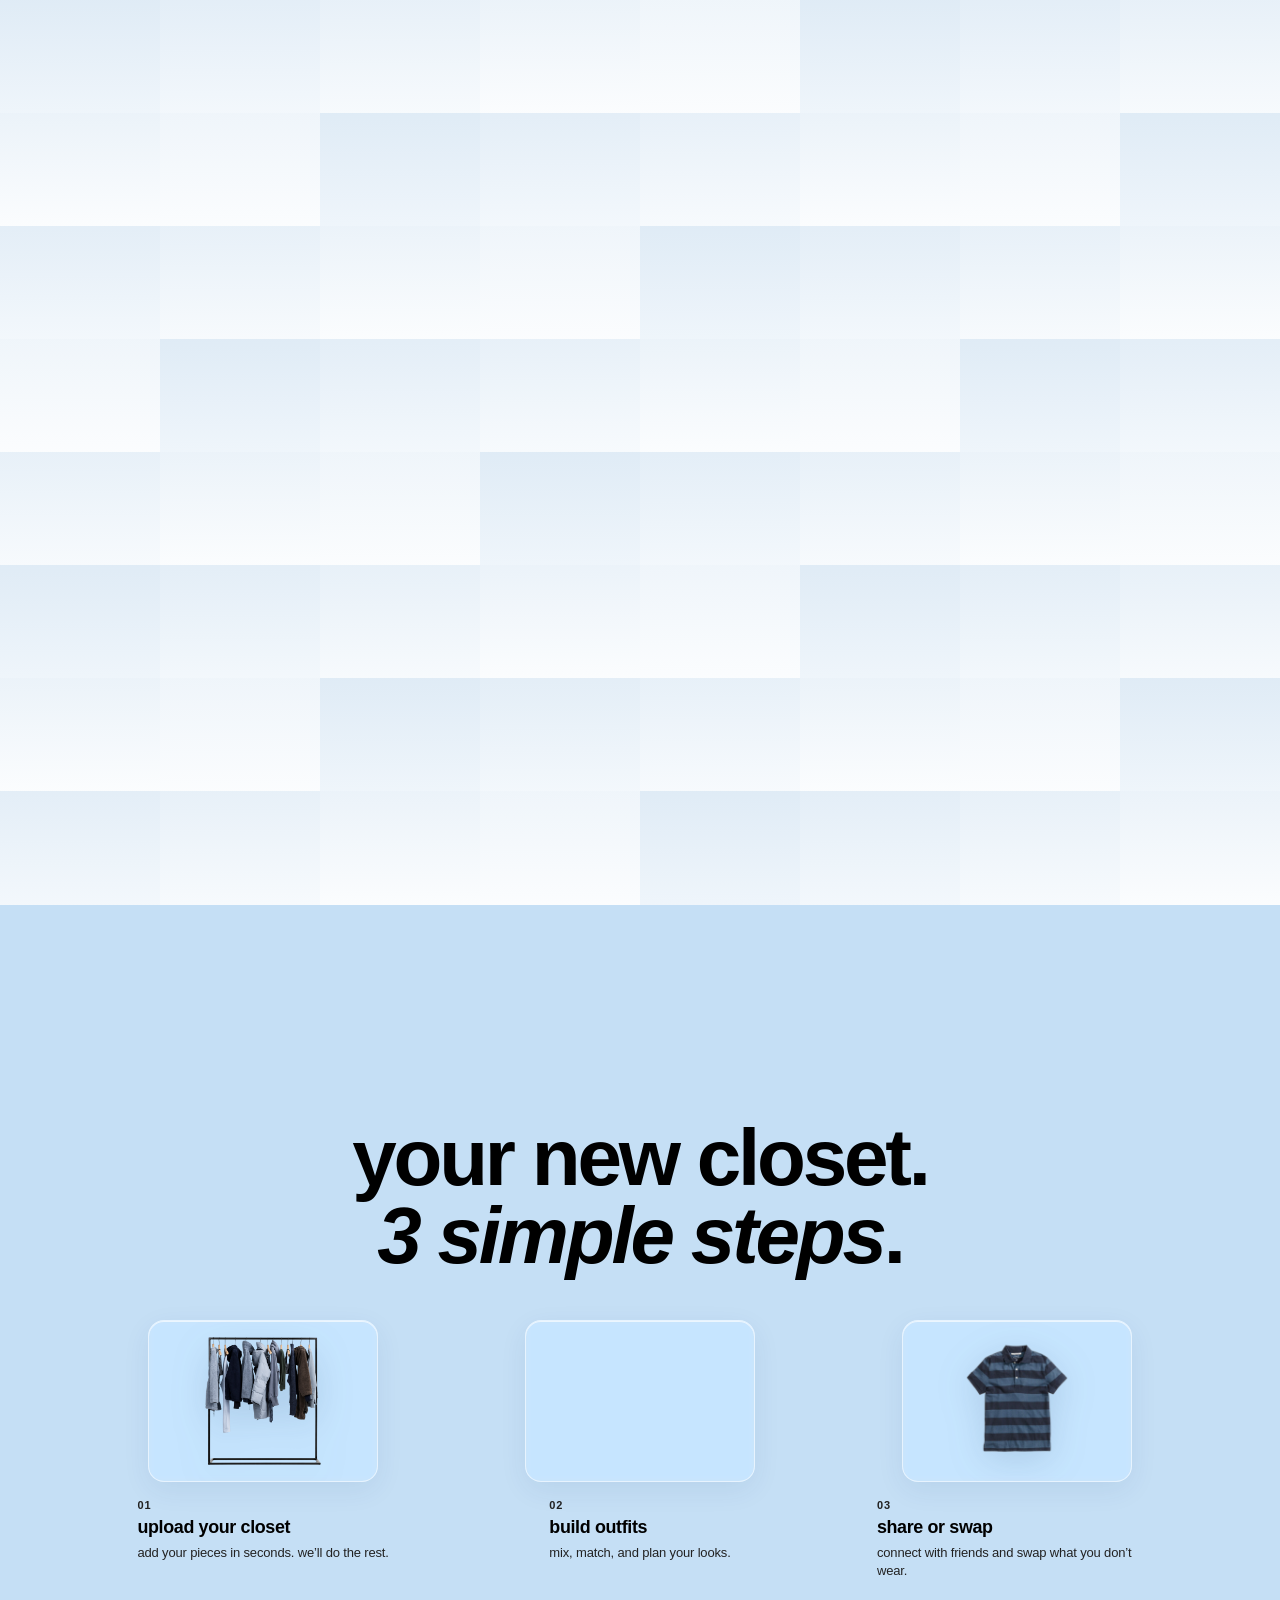
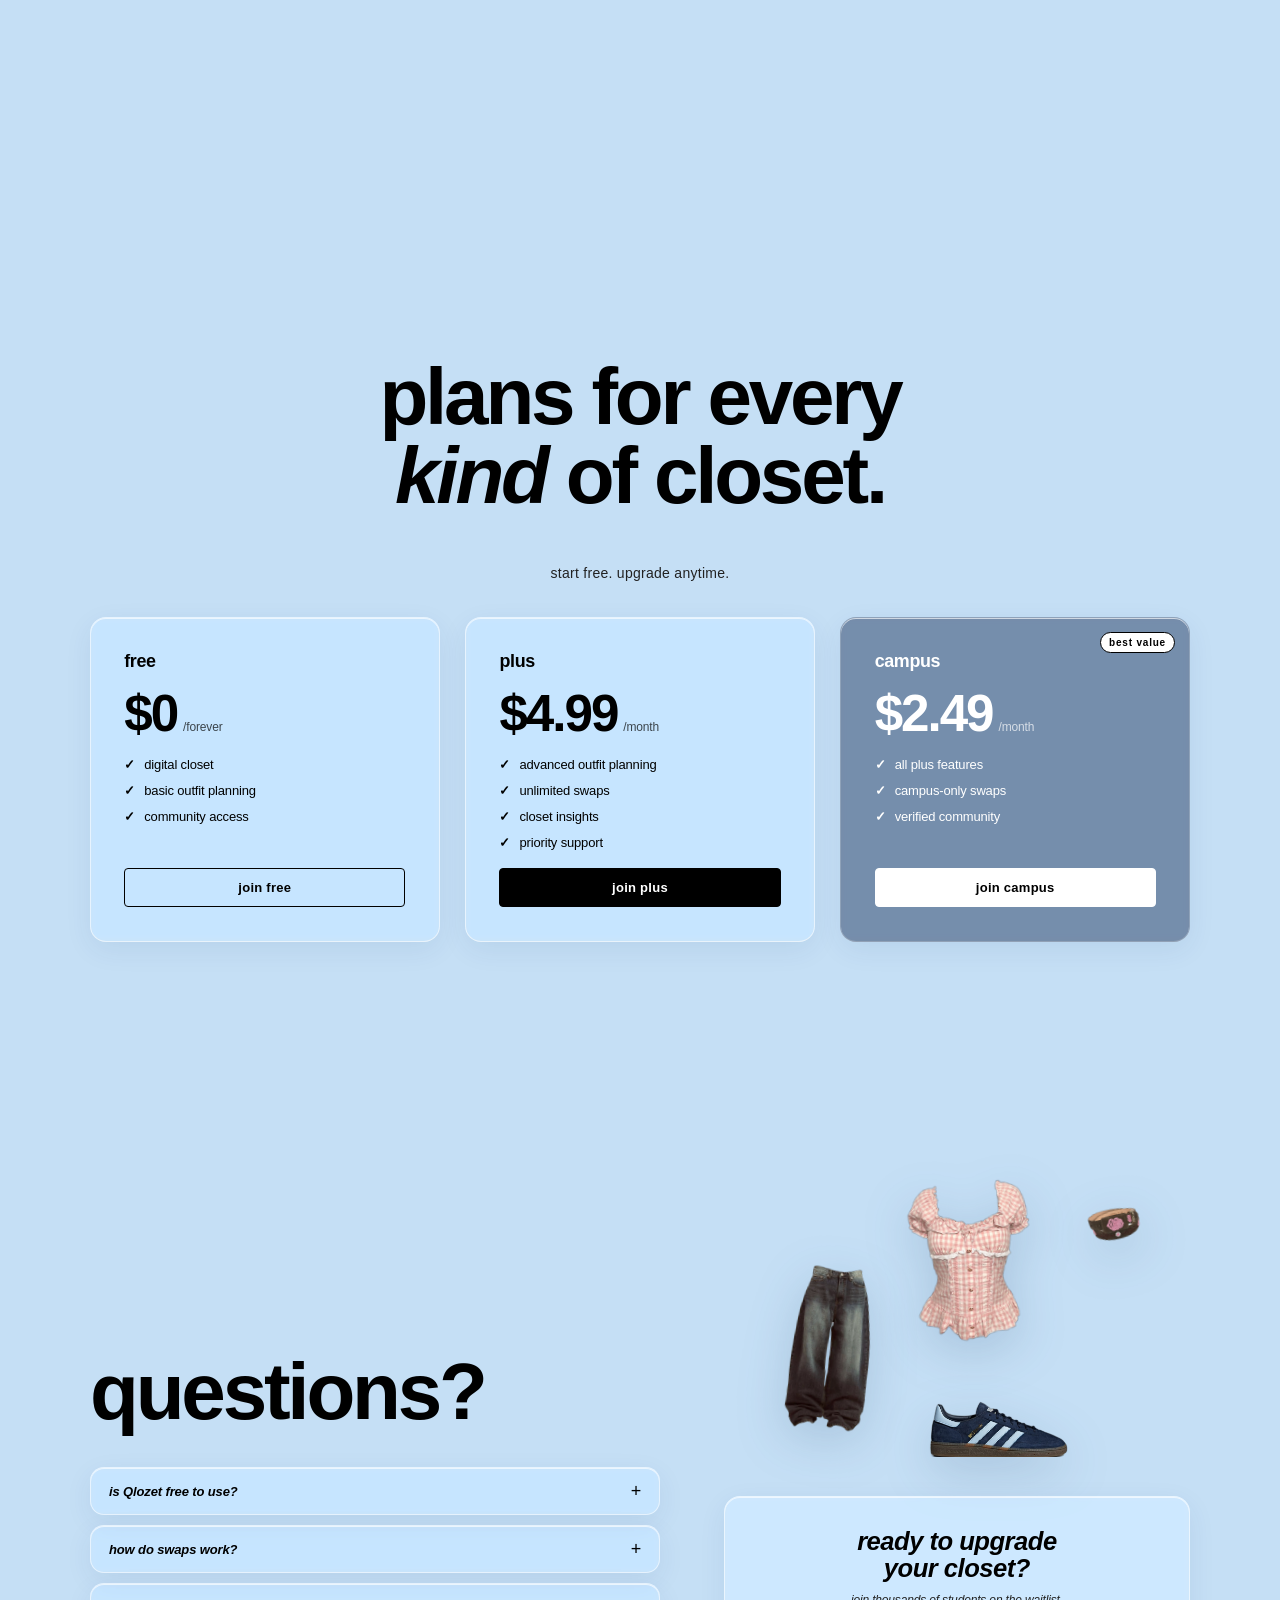
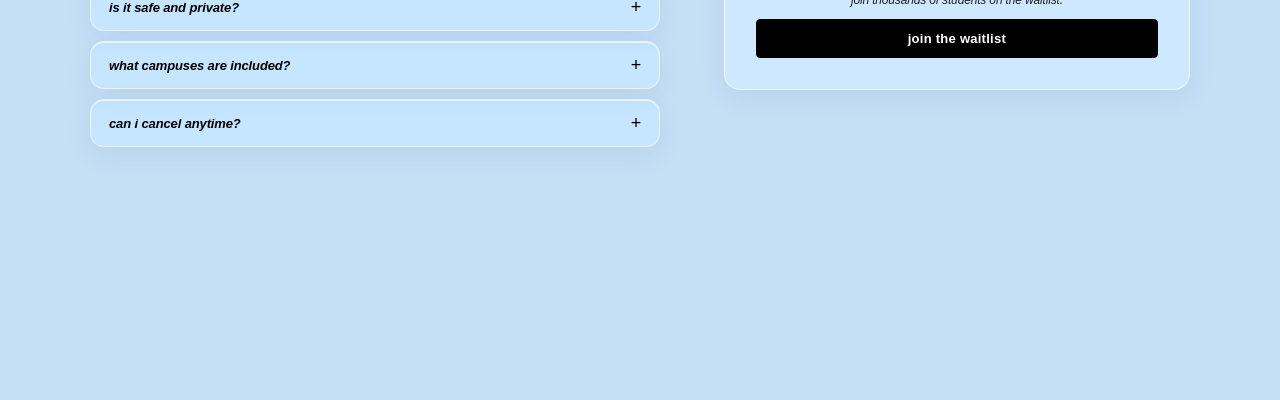
==== commit 171aed65: "small tweaks" ====
--- a/landing.html
+++ b/landing.html
@@ -13,10 +13,54 @@
 <div class="banding"></div>
 <div class="dither"></div>
 <div class="clouds">
-  <div class="cloud c1"></div>
-  <div class="cloud c2"></div>
-  <div class="cloud c3"></div>
-  <div class="cloud c4"></div>
+  <!-- Shared defs: three cumulus silhouettes, one radial fill, one soft-edge
+       blur filter. Theming flows through CSS-controlled <stop> colors so
+       dark/light just works without per-instance overrides. -->
+  <svg class="cloud-defs" aria-hidden="true" focusable="false" width="0" height="0">
+    <defs>
+      <radialGradient id="cloudFill" cx="50%" cy="55%" r="60%">
+        <stop class="cloud-stop-core" offset="0%"></stop>
+        <stop class="cloud-stop-edge" offset="60%"></stop>
+        <stop class="cloud-stop-out"  offset="100%"></stop>
+      </radialGradient>
+      <filter id="cloudSoft" x="-15%" y="-15%" width="130%" height="130%">
+        <feGaussianBlur stdDeviation="2.4"></feGaussianBlur>
+      </filter>
+      <!-- Each silhouette is 4–5 overlapping ellipses (the puffs) over a
+           rounded rect base (the flat-ish underside of a cumulus). 200×100
+           viewBox; instances stretch via preserveAspectRatio="none". -->
+      <symbol id="cloud-a" viewBox="0 0 200 100" preserveAspectRatio="none">
+        <g fill="url(#cloudFill)" filter="url(#cloudSoft)">
+          <ellipse cx="55"  cy="62" rx="32" ry="24"></ellipse>
+          <ellipse cx="92"  cy="48" rx="36" ry="28"></ellipse>
+          <ellipse cx="130" cy="44" rx="32" ry="26"></ellipse>
+          <ellipse cx="160" cy="58" rx="28" ry="22"></ellipse>
+          <rect x="30" y="60" width="150" height="22" rx="18"></rect>
+        </g>
+      </symbol>
+      <symbol id="cloud-b" viewBox="0 0 200 100" preserveAspectRatio="none">
+        <g fill="url(#cloudFill)" filter="url(#cloudSoft)">
+          <ellipse cx="40"  cy="68" rx="26" ry="20"></ellipse>
+          <ellipse cx="78"  cy="55" rx="34" ry="26"></ellipse>
+          <ellipse cx="118" cy="50" rx="38" ry="30"></ellipse>
+          <ellipse cx="158" cy="60" rx="30" ry="24"></ellipse>
+          <rect x="20" y="65" width="170" height="22" rx="18"></rect>
+        </g>
+      </symbol>
+      <symbol id="cloud-c" viewBox="0 0 200 100" preserveAspectRatio="none">
+        <g fill="url(#cloudFill)" filter="url(#cloudSoft)">
+          <ellipse cx="60"  cy="58" rx="30" ry="24"></ellipse>
+          <ellipse cx="100" cy="46" rx="34" ry="28"></ellipse>
+          <ellipse cx="140" cy="56" rx="30" ry="24"></ellipse>
+          <rect x="35" y="60" width="135" height="22" rx="18"></rect>
+        </g>
+      </symbol>
+    </defs>
+  </svg>
+  <svg class="cloud c1" viewBox="0 0 200 100" preserveAspectRatio="none"><use href="#cloud-a"></use></svg>
+  <svg class="cloud c2" viewBox="0 0 200 100" preserveAspectRatio="none"><use href="#cloud-b"></use></svg>
+  <svg class="cloud c3" viewBox="0 0 200 100" preserveAspectRatio="none"><use href="#cloud-c"></use></svg>
+  <svg class="cloud c4" viewBox="0 0 200 100" preserveAspectRatio="none"><use href="#cloud-b"></use></svg>
 </div>
 <div class="flare"></div>
 <div class="grain"></div>
@@ -54,20 +98,20 @@
   </div>
 
   <!-- flying intro items — sized inline so JS can read offsetWidth/Height for
-       the path-anchor math; sources match outfits/outfit_1 exactly so the
+       the path-anchor math; sources match images/outfit_1 exactly so the
        intro and the initial flat-lay are visually identical -->
   <div class="item" id="item-shirt"  style="width:120px; height:120px; margin-left:-60px; margin-top:-60px;">
-    <img src="outfits/outfit_1/shirt.png" alt="">
+    <img src="images/outfit_1/shirt.png" alt="">
   </div>
   <div class="item" id="item-jeans"  style="width:105px; height:150px; margin-left:-52px; margin-top:-75px;">
-    <img src="outfits/outfit_1/pants.png" alt="">
+    <img src="images/outfit_1/pants.png" alt="">
   </div>
   <div class="item" id="item-hat"    style="width:110px; height:72px;  margin-left:-55px; margin-top:-36px;">
-    <img src="outfits/outfit_1/belt.png"  alt="">
+    <img src="images/outfit_1/belt.png"  alt="">
   </div>
   <div class="item shoes" id="item-sneakers" style="width:156px; height:78px; margin-left:-78px; margin-top:-39px;">
-    <img class="shoe-l" src="outfits/outfit_1/shoes.png" alt="">
-    <img class="shoe-r" src="outfits/outfit_1/shoes.png" alt="">
+    <img class="shoe-l" src="images/outfit_1/shoes.png" alt="">
+    <img class="shoe-r" src="images/outfit_1/shoes.png" alt="">
   </div>
 
   <!-- The flat-lay outfit lives inside .page (below) so it scrolls away with
@@ -98,24 +142,24 @@
   <div class="outfit" id="outfit">
     <div class="piece jeans">
       <div class="fly"><div class="bob"><div class="grow">
-        <img class="photo" data-slot="pants" src="outfits/outfit_1/pants.png" alt="">
+        <img class="photo" data-slot="pants" src="images/outfit_1/pants.png" alt="">
       </div></div></div>
     </div>
     <div class="piece shirt">
       <div class="fly"><div class="bob"><div class="grow">
-        <img class="photo" data-slot="shirt" src="outfits/outfit_1/shirt.png" alt="">
+        <img class="photo" data-slot="shirt" src="images/outfit_1/shirt.png" alt="">
       </div></div></div>
     </div>
     <!-- shoes piece holds the photo TWICE (one per foot); JS jitters rotations -->
     <div class="piece sneakers">
       <div class="fly"><div class="bob"><div class="grow">
-        <img class="photo shoe-l" data-slot="shoes" src="outfits/outfit_1/shoes.png" alt="">
-        <img class="photo shoe-r" data-slot="shoes" src="outfits/outfit_1/shoes.png" alt="">
+        <img class="photo shoe-l" data-slot="shoes" src="images/outfit_1/shoes.png" alt="">
+        <img class="photo shoe-r" data-slot="shoes" src="images/outfit_1/shoes.png" alt="">
       </div></div></div>
     </div>
     <div class="piece hat">
       <div class="fly"><div class="bob"><div class="grow">
-        <img class="photo" data-slot="belt" src="outfits/outfit_1/belt.png" alt="">
+        <img class="photo" data-slot="belt" src="images/outfit_1/belt.png" alt="">
       </div></div></div>
     </div>
   </div>
@@ -161,7 +205,7 @@
     <ol class="step-grid" role="list">
       <li class="step-card">
         <div class="step-art">
-          <img src="outfits/outfit_1/shirt.png" alt="">
+          <img src="images/closet.png" alt="">
         </div>
         <div class="step-text">
           <div class="step-num">01</div>
@@ -171,7 +215,7 @@
       </li>
       <li class="step-card">
         <div class="step-art">
-          <img src="outfits/outfit_2/shirt.png" alt="">
+          <img src="images/outfit_1/outfit_1_full.png" alt="">
         </div>
         <div class="step-text">
           <div class="step-num">02</div>
@@ -181,7 +225,7 @@
       </li>
       <li class="step-card">
         <div class="step-art">
-          <img src="outfits/outfit_3/shirt.png" alt="">
+          <img src="images/outfit_3/shirt.png" alt="">
         </div>
         <div class="step-text">
           <div class="step-num">03</div>
@@ -242,7 +286,7 @@
   <div class="section-inner faq-inner">
     <div class="faq-col">
       <h2 class="section-headline" id="faq-title">
-        questions?<span class="two"><em class="it">we got you</em>.</span>
+        questions?<span class="two"><em class="it"></span>
       </h2>
       <!-- Each <details> body is wrapped in .faq-body / .faq-body-inner so the
            CSS grid-template-rows trick can smoothly animate height between
@@ -273,10 +317,10 @@
     </div>
     <aside class="faq-aside">
       <div class="faq-flatlay">
-        <img class="fl fl-shirt" src="outfits/outfit_2/shirt.png" alt="">
-        <img class="fl fl-pants" src="outfits/outfit_2/pants.png" alt="">
-        <img class="fl fl-shoes" src="outfits/outfit_2/shoes.png" alt="">
-        <img class="fl fl-belt"  src="outfits/outfit_2/belt.png"  alt="">
+        <img class="fl fl-shirt" src="images/outfit_2/shirt.png" alt="">
+        <img class="fl fl-pants" src="images/outfit_2/pants.png" alt="">
+        <img class="fl fl-shoes" src="images/outfit_2/shoes.png" alt="">
+        <img class="fl fl-belt"  src="images/outfit_2/belt.png"  alt="">
       </div>
       <div class="cta-card">
         <h3 class="cta-title">ready to upgrade<br><em class="it">your closet?</em></h3>
--- a/landing.css
+++ b/landing.css
@@ -31,28 +31,37 @@
   --glass-blur:      blur(3px) saturate(140%);
 }
 body.dark {
-  --sky-1: #060d24;
-  --sky-2: #0c1638;
-  --sky-3: #182b5e;
-  --sky-4: #25407a;
+  /* Tight midnight stack — very low hue/lightness travel so the page reads
+     as one uniform deep navy instead of fading into a brighter royal blue at
+     the bottom. Keep the same number of stops as light mode so the gradient
+     still interpolates cleanly through the theme transition. */
+  --sky-1: #050b20;
+  --sky-2: #08122e;
+  --sky-3: #0b1a3c;
+  --sky-4: #0e2148;
   --ink:        #fff;
   --ink-soft:   #c7d2e0;
-  --paper:      #0a1230;
+  --paper:      #0b1430;
   --join-back:  #e6e6e6;
-  --flare-op:   0.35;        /* moonlit, not solar */
+  --flare-op:   0.05;
   /* Clouds tinted just barely above the night sky — present as silhouettes,
      not glowing white smears. */
   --cloud-core: rgba(70, 95, 160, 0.32);
   --cloud-edge: rgba(70, 95, 160, 0.14);
   --cloud-op:   0.7;
-  /* Glass tokens flip to a moonlit interpretation: cool blue-gray fill, very
-     subtle highlight, deeper shadow for contrast against the night sky. */
-  --glass-bg:        rgba(40, 60, 120, 0.14);
-  --glass-bg-strong: rgba(60, 85, 150, 0.20);
+  /* Dark-mode glass uses a near-neutral white lift instead of a blue-tinted
+     fill. Tinted-blue-over-navy composites to a noticeably brighter, more
+     cyan blue than the surrounding sky; a tiny white alpha just lifts the
+     card a step off the background while preserving the sky hue underneath.
+     Border + highlight do the rest of the surface definition. */
+  --glass-bg:        rgba(255, 255, 255, 0.030);
+  --glass-bg-strong: rgba(255, 255, 255, 0.055);
   --glass-bg-ink:    rgba(220, 230, 255, 0.42);
-  --glass-border:    rgba(180, 200, 240, 0.20);
-  --glass-shadow:    0 8px 28px rgba(0, 0, 0, 0.28);
-  --glass-highlight: inset 0 1px 0 rgba(255, 255, 255, 0.10);
+  --glass-border:    rgba(170, 190, 230, 0.16);
+  --glass-shadow:    0 8px 28px rgba(0, 0, 0, 0.32);
+  --glass-highlight: inset 0 1px 0 rgba(255, 255, 255, 0.06);
+  --glass-blur:      blur(0px) saturate(160%) brightness(0.5);
+
 }
 /* Theme transitions live on the elements themselves, so toggling body.dark
    smoothly interpolates each themed property over ~700ms. */
@@ -148,19 +157,28 @@
   mix-blend-mode: soft-light;
 }
 
-/* ===== clouds ===== */
+/* ===== clouds =====
+   Cloud silhouettes are inline SVG <symbol>s (see landing.html) composed of
+   4–5 overlapping ellipses on a flat-ish base — proper cumulus topology
+   instead of a single blurred ellipse. The radial fill + gaussian blur live
+   in shared <defs>; theming flows through the <stop> classes below so the
+   existing --cloud-core / --cloud-edge tokens still drive day/night. */
 .clouds { position: fixed; inset: 0; z-index: 3; pointer-events: none; overflow: hidden; }
+/* Hidden defs SVG must not occupy layout. */
+.cloud-defs { position: absolute; width: 0; height: 0; overflow: hidden; }
+/* Themed gradient stops. The "out" stop fades cleanly to fully transparent
+   so the silhouette has soft halo edges without a hard cutoff. */
+.cloud-stop-core { stop-color: var(--cloud-core); stop-opacity: 1; }
+.cloud-stop-edge { stop-color: var(--cloud-edge); stop-opacity: 1; }
+.cloud-stop-out  { stop-color: var(--cloud-core); stop-opacity: 0; }
 .cloud {
   position: absolute;
-  border-radius: 50%;
-  /* Cloud color is themed: bright white in daytime, a soft tint just barely
-     above the night sky in dark mode so the silhouettes register without
-     glowing. */
-  background: radial-gradient(closest-side, var(--cloud-core), var(--cloud-edge) 55%, rgba(255,255,255,0) 80%);
-  filter: blur(6px);
   opacity: var(--cloud-op);
-  transition: background 800ms ease, opacity 800ms ease;
+  transition: opacity 800ms ease;
   will-change: transform;
+  /* Half-pixel CSS blur on top of the SVG filter softens any edge aliasing
+     that GPU rasterization can introduce on transformed SVG layers. */
+  filter: blur(0.5px);
 }
 .c1 { width: 420px; height: 180px; top: 8%;  left: -25%; animation: drift 120s linear infinite; }
 .c2 { width: 600px; height: 240px; top: 28%; left: -40%; animation: drift 180s linear infinite; animation-delay: -40s; opacity: 0.6; }
